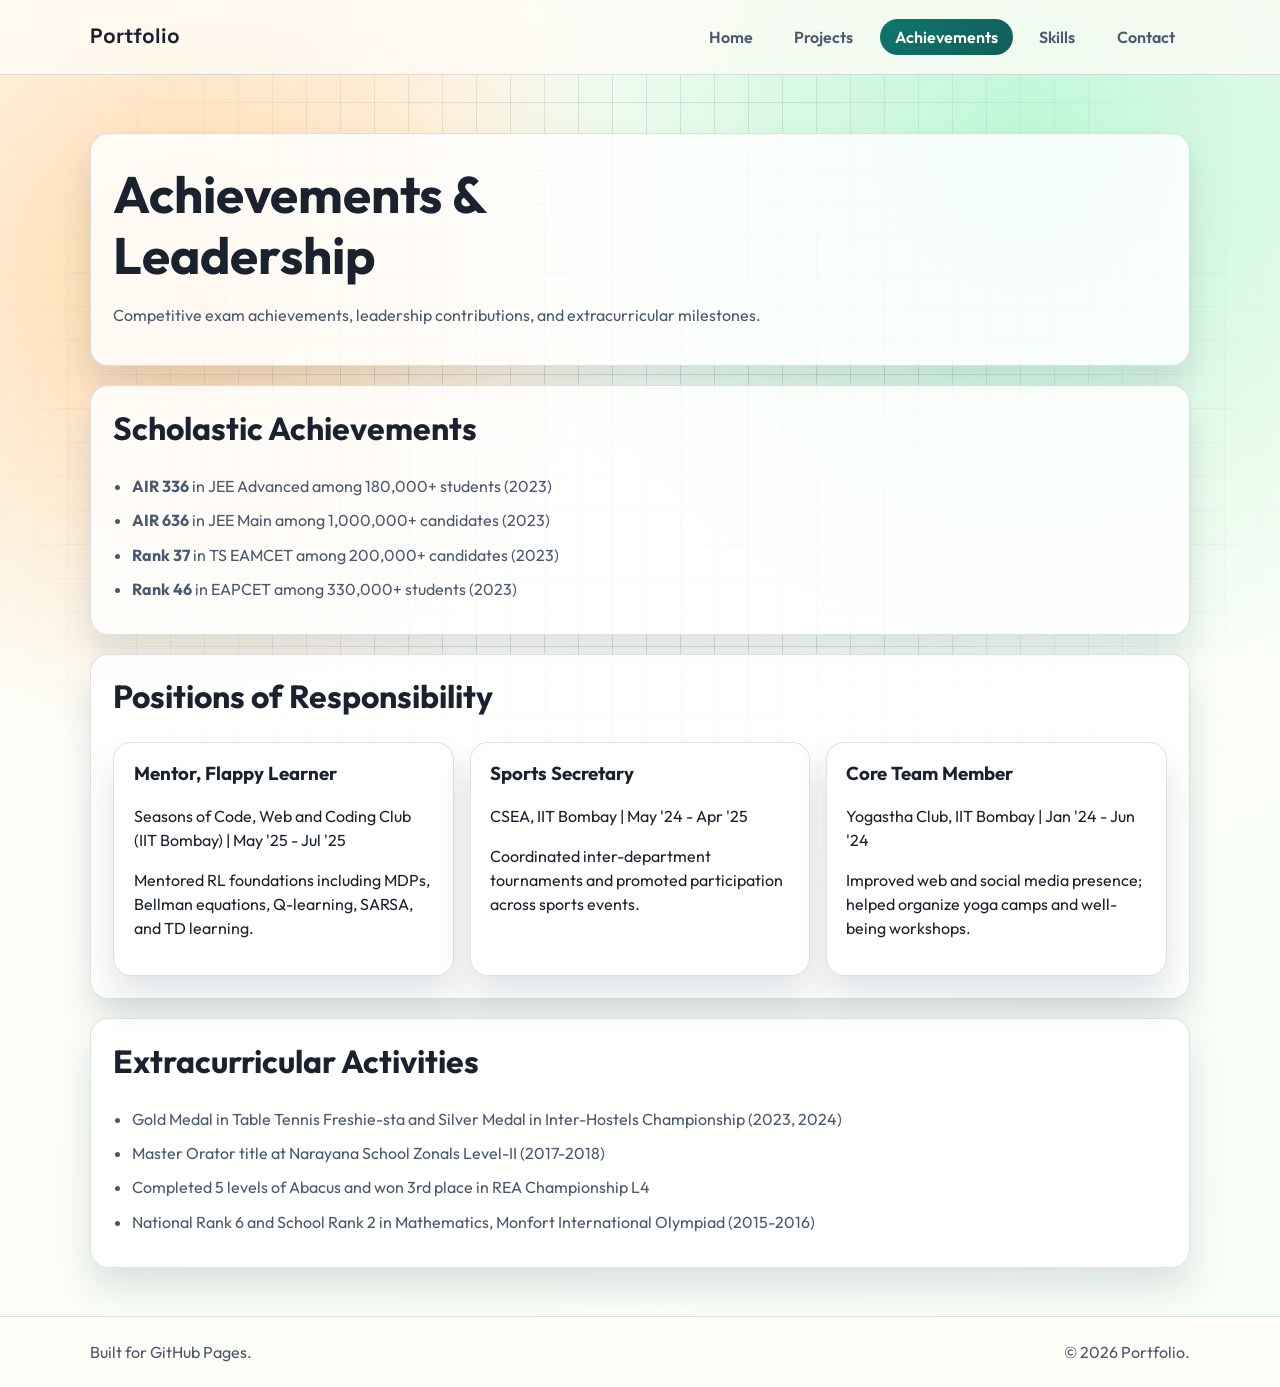
==== activities.html @ 5ed11f1c "uploaded projects" ====
<!DOCTYPE html>
<html lang="en">
<head>
    <meta charset="UTF-8">
    <meta name="viewport" content="width=device-width, initial-scale=1.0">
    <meta name="description" content="Academic achievements, positions of responsibility, and extracurriculars.">
    <title>Achievements | Portfolio</title>
    <link rel="preconnect" href="https://fonts.googleapis.com">
    <link rel="preconnect" href="https://fonts.gstatic.com" crossorigin>
    <link href="https://fonts.googleapis.com/css2?family=Outfit:wght@300;400;600;700;800&family=Space+Grotesk:wght@400;500;700&display=swap" rel="stylesheet">
    <link rel="stylesheet" href="styles.css">
</head>
<body>
    <div class="page-bg" aria-hidden="true"></div>

    <header class="site-header">
        <div class="container nav-wrap">
            <a href="index.html" class="brand">Portfolio</a>
            <button class="menu-toggle" id="menuToggle" aria-label="Toggle menu" aria-expanded="false">Menu</button>
            <nav id="siteNav" class="site-nav">
                <a href="index.html">Home</a>
                <a href="projects.html">Projects</a>
                <a class="active" href="activities.html">Achievements</a>
                <a href="interests.html">Skills</a>
                <a href="contact.html">Contact</a>
            </nav>
        </div>
    </header>

    <main class="container page-main">
        <section class="section-block compact">
            <h1>Achievements & Leadership</h1>
            <p class="lead">Competitive exam achievements, leadership contributions, and extracurricular milestones.</p>
        </section>

        <section class="section-block">
            <h2>Scholastic Achievements</h2>
            <ul class="fancy-list">
                <li><strong>AIR 336</strong> in JEE Advanced among 180,000+ students (2023)</li>
                <li><strong>AIR 636</strong> in JEE Main among 1,000,000+ candidates (2023)</li>
                <li><strong>Rank 37</strong> in TS EAMCET among 200,000+ candidates (2023)</li>
                <li><strong>Rank 46</strong> in EAPCET among 330,000+ students (2023)</li>
            </ul>
        </section>

        <section class="section-block">
            <h2>Positions of Responsibility</h2>
            <div class="cards-grid">
                <article class="info-card">
                    <h3>Mentor, Flappy Learner</h3>
                    <p>Seasons of Code, Web and Coding Club (IIT Bombay) | May '25 - Jul '25</p>
                    <p>Mentored RL foundations including MDPs, Bellman equations, Q-learning, SARSA, and TD learning.</p>
                </article>
                <article class="info-card">
                    <h3>Sports Secretary</h3>
                    <p>CSEA, IIT Bombay | May '24 - Apr '25</p>
                    <p>Coordinated inter-department tournaments and promoted participation across sports events.</p>
                </article>
                <article class="info-card">
                    <h3>Core Team Member</h3>
                    <p>Yogastha Club, IIT Bombay | Jan '24 - Jun '24</p>
                    <p>Improved web and social media presence; helped organize yoga camps and well-being workshops.</p>
                </article>
            </div>
        </section>

        <section class="section-block">
            <h2>Extracurricular Activities</h2>
            <ul class="fancy-list">
                <li>Gold Medal in Table Tennis Freshie-sta and Silver Medal in Inter-Hostels Championship (2023, 2024)</li>
                <li>Master Orator title at Narayana School Zonals Level-II (2017-2018)</li>
                <li>Completed 5 levels of Abacus and won 3rd place in REA Championship L4</li>
                <li>National Rank 6 and School Rank 2 in Mathematics, Monfort International Olympiad (2015-2016)</li>
            </ul>
        </section>
    </main>

    <footer class="site-footer">
        <div class="container footer-wrap">
            <p>Built for GitHub Pages.</p>
            <p>&copy; <span id="year"></span> Portfolio.</p>
        </div>
    </footer>

    <script src="script.js"></script>
</body>
</html>
---- styles.css ----
:root {
    --bg: #fffdf7;
    --bg-soft: #fff5df;
    --ink: #1a2230;
    --ink-soft: #49596f;
    --brand: #0f766e;
    --brand-dark: #115e59;
    --accent: #f97316;
    --card: rgba(255, 255, 255, 0.84);
    --line: rgba(19, 47, 76, 0.14);
    --shadow: 0 20px 35px rgba(9, 35, 66, 0.12);
    --radius: 18px;
}

* {
    box-sizing: border-box;
}

html,
body {
    margin: 0;
    padding: 0;
    min-height: 100%;
}

body {
    font-family: "Outfit", sans-serif;
    color: var(--ink);
    background: radial-gradient(circle at 80% 10%, #bff7d6 0%, transparent 35%),
        radial-gradient(circle at 15% 20%, #ffd8a8 0%, transparent 30%),
        linear-gradient(145deg, var(--bg) 0%, #f8fff7 100%);
    line-height: 1.5;
    position: relative;
}

.page-bg {
    position: fixed;
    inset: 0;
    pointer-events: none;
    background-image: linear-gradient(var(--line) 1px, transparent 1px), linear-gradient(90deg, var(--line) 1px, transparent 1px);
    background-size: 34px 34px;
    mask-image: radial-gradient(circle at center, black 35%, transparent 85%);
    z-index: -1;
}

.container {
    width: min(1100px, 92vw);
    margin: 0 auto;
}

.site-header {
    position: sticky;
    top: 0;
    z-index: 20;
    backdrop-filter: blur(8px);
    background: rgba(255, 253, 247, 0.75);
    border-bottom: 1px solid var(--line);
}

.nav-wrap {
    display: flex;
    align-items: center;
    justify-content: space-between;
    min-height: 74px;
}

.brand {
    text-decoration: none;
    font-family: "Space Grotesk", sans-serif;
    font-weight: 700;
    font-size: 1.3rem;
    color: var(--ink);
}

.site-nav {
    display: flex;
    align-items: center;
    gap: 0.7rem;
}

.site-nav a {
    text-decoration: none;
    color: var(--ink-soft);
    font-weight: 600;
    border-radius: 999px;
    padding: 0.4rem 0.95rem;
    transition: all 0.25s ease;
}

.site-nav a:hover,
.site-nav a.active {
    color: #ffffff;
    background: linear-gradient(135deg, var(--brand), var(--brand-dark));
}

.menu-toggle {
    display: none;
    border: 1px solid var(--line);
    background: #ffffff;
    color: var(--ink);
    border-radius: 12px;
    padding: 0.5rem 0.8rem;
    font-weight: 600;
}

.hero-section {
    padding: 5.5rem 0 2.5rem;
    animation: revealUp 0.8s ease both;
}

.eyebrow {
    font-family: "Space Grotesk", sans-serif;
    color: var(--brand);
    font-weight: 700;
    letter-spacing: 0.04em;
    margin: 0;
}

h1,
h2,
h3 {
    margin-top: 0;
    line-height: 1.2;
}

h1 {
    font-size: clamp(2rem, 4vw, 3.4rem);
    margin: 0.5rem 0 1rem;
    max-width: 18ch;
}

h2 {
    font-size: clamp(1.4rem, 3vw, 2rem);
}

.lead {
    color: var(--ink-soft);
    max-width: 70ch;
    margin-top: 0;
}

.hero-actions {
    display: flex;
    flex-wrap: wrap;
    gap: 0.8rem;
    margin-top: 1.2rem;
}

.btn {
    border: 0;
    text-decoration: none;
    border-radius: 999px;
    padding: 0.72rem 1.2rem;
    font-weight: 700;
    display: inline-block;
    cursor: pointer;
}

.btn-primary {
    color: #ffffff;
    background: linear-gradient(135deg, var(--accent), #ea580c);
    box-shadow: 0 10px 20px rgba(249, 115, 22, 0.35);
}

.btn-ghost {
    color: var(--brand-dark);
    border: 1px solid rgba(15, 118, 110, 0.45);
    background: rgba(255, 255, 255, 0.75);
}

.stats-grid,
.cards-grid {
    display: grid;
    grid-template-columns: repeat(12, 1fr);
    gap: 1rem;
}

.stat-card,
.info-card,
.section-block {
    border-radius: var(--radius);
    border: 1px solid var(--line);
    background: var(--card);
    box-shadow: var(--shadow);
}

.stat-card {
    grid-column: span 3;
    padding: 1.2rem;
    animation: revealUp 0.65s ease both;
}

.stat-card h2 {
    margin-bottom: 0.35rem;
    color: var(--brand-dark);
}

.stat-card p {
    color: var(--ink-soft);
    margin: 0;
}

.section-block {
    padding: 1.4rem;
    margin-top: 1.2rem;
}

.section-block.compact {
    margin-top: 2rem;
}

.section-head {
    display: flex;
    align-items: center;
    justify-content: space-between;
    gap: 1rem;
    margin-bottom: 0.6rem;
}

.section-head a {
    color: var(--brand-dark);
    font-weight: 700;
    text-decoration: none;
}

.info-card {
    grid-column: span 4;
    padding: 1.2rem;
    transform: translateY(8px);
    opacity: 0;
    animation: revealUp 0.6s ease forwards;
}

.info-card:nth-child(2) {
    animation-delay: 0.08s;
}

.info-card:nth-child(3) {
    animation-delay: 0.16s;
}

.projects-grid .project-card {
    grid-column: span 6;
}

.meta {
    color: var(--brand-dark);
    font-weight: 700;
    margin-bottom: 0;
}

.timeline {
    border-left: 3px solid rgba(15, 118, 110, 0.3);
    margin-left: 0.4rem;
    padding-left: 1rem;
}

.timeline-item {
    margin: 1rem 0;
    position: relative;
}

.timeline-item::before {
    content: "";
    width: 11px;
    height: 11px;
    border-radius: 50%;
    background: var(--accent);
    position: absolute;
    left: -1.42rem;
    top: 0.35rem;
}

.timeline-item span {
    font-family: "Space Grotesk", sans-serif;
    color: var(--brand-dark);
    font-weight: 700;
}

.timeline-item p {
    margin-top: 0.2rem;
}

.page-main {
    padding: 1.6rem 0 3rem;
}

.fancy-list {
    margin: 0;
    padding-left: 1.15rem;
    color: var(--ink-soft);
}

.fancy-list li {
    margin: 0.65rem 0;
}

.tag-cloud {
    display: flex;
    flex-wrap: wrap;
    gap: 0.55rem;
}

.tag-cloud span {
    padding: 0.42rem 0.85rem;
    border-radius: 999px;
    background: linear-gradient(135deg, #ecfeff, #ffedd5);
    border: 1px solid rgba(15, 118, 110, 0.18);
    color: var(--ink);
    font-weight: 600;
}

.contact-grid .info-card {
    grid-column: span 6;
}

.contact-form {
    display: grid;
    gap: 0.55rem;
    max-width: 650px;
}

.contact-form label {
    font-weight: 700;
}

.contact-form input,
.contact-form textarea {
    border-radius: 12px;
    border: 1px solid rgba(26, 34, 48, 0.2);
    padding: 0.72rem;
    font: inherit;
    background: rgba(255, 255, 255, 0.92);
}

.site-footer {
    border-top: 1px solid var(--line);
    background: rgba(255, 253, 247, 0.85);
}

.footer-wrap {
    min-height: 70px;
    display: flex;
    align-items: center;
    justify-content: space-between;
    color: var(--ink-soft);
    gap: 1rem;
}

@keyframes revealUp {
    from {
        opacity: 0;
        transform: translateY(20px);
    }

    to {
        opacity: 1;
        transform: translateY(0);
    }
}

@media (max-width: 980px) {
    .stat-card {
        grid-column: span 6;
    }

    .info-card,
    .projects-grid .project-card,
    .contact-grid .info-card {
        grid-column: span 12;
    }

    .site-nav {
        position: absolute;
        top: 74px;
        left: 4vw;
        right: 4vw;
        background: #fffcf3;
        border: 1px solid var(--line);
        border-radius: 16px;
        box-shadow: var(--shadow);
        padding: 0.8rem;
        flex-direction: column;
        align-items: stretch;
        display: none;
    }

    .site-nav.open {
        display: flex;
    }

    .menu-toggle {
        display: inline-block;
    }
}

@media (max-width: 620px) {
    .hero-section {
        padding-top: 4.1rem;
    }

    .stat-card {
        grid-column: span 12;
    }

    .footer-wrap {
        flex-direction: column;
        justify-content: center;
        padding: 1rem 0;
    }
}
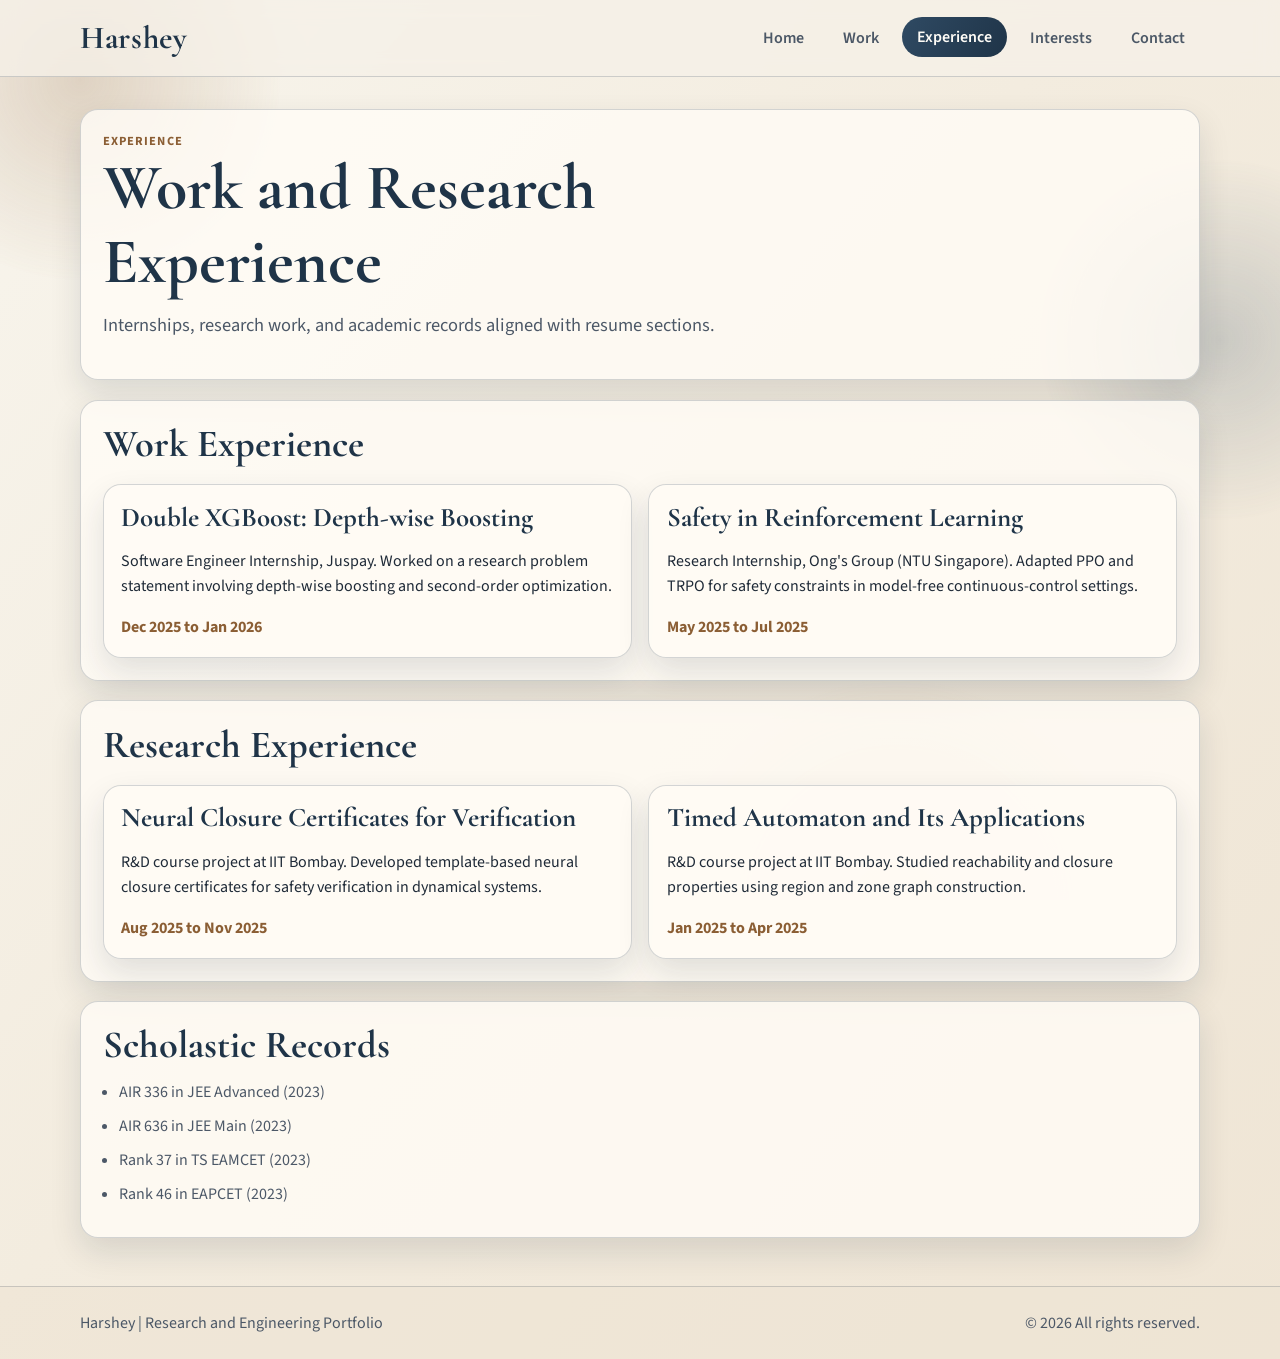
==== commit 822d2ea8: "formatted and cleaned" ====
--- a/activities.html
+++ b/activities.html
@@ -3,25 +3,29 @@
 <head>
     <meta charset="UTF-8">
     <meta name="viewport" content="width=device-width, initial-scale=1.0">
-    <meta name="description" content="Academic achievements, positions of responsibility, and extracurriculars.">
-    <title>Achievements | Portfolio</title>
+    <meta name="description" content="Work and research experience, plus academic records.">
+    <title>Experience | Harshey</title>
     <link rel="preconnect" href="https://fonts.googleapis.com">
     <link rel="preconnect" href="https://fonts.gstatic.com" crossorigin>
-    <link href="https://fonts.googleapis.com/css2?family=Outfit:wght@300;400;600;700;800&family=Space+Grotesk:wght@400;500;700&display=swap" rel="stylesheet">
+    <link href="https://fonts.googleapis.com/css2?family=Cormorant+Garamond:wght@500;600;700&family=Source+Sans+3:wght@400;500;600;700&display=swap" rel="stylesheet">
     <link rel="stylesheet" href="styles.css">
 </head>
 <body>
-    <div class="page-bg" aria-hidden="true"></div>
+    <div class="page-bg" aria-hidden="true">
+        <span class="shape shape-one"></span>
+        <span class="shape shape-two"></span>
+        <span class="shape shape-three"></span>
+    </div>
 
     <header class="site-header">
         <div class="container nav-wrap">
-            <a href="index.html" class="brand">Portfolio</a>
+            <a href="index.html" class="brand">Harshey</a>
             <button class="menu-toggle" id="menuToggle" aria-label="Toggle menu" aria-expanded="false">Menu</button>
             <nav id="siteNav" class="site-nav">
                 <a href="index.html">Home</a>
-                <a href="projects.html">Projects</a>
-                <a class="active" href="activities.html">Achievements</a>
-                <a href="interests.html">Skills</a>
+                <a href="projects.html">Work</a>
+                <a class="active" href="activities.html">Experience</a>
+                <a href="interests.html">Interests</a>
                 <a href="contact.html">Contact</a>
             </nav>
         </div>
@@ -29,56 +33,62 @@
 
     <main class="container page-main">
         <section class="section-block compact">
-            <h1>Achievements & Leadership</h1>
-            <p class="lead">Competitive exam achievements, leadership contributions, and extracurricular milestones.</p>
+            <p class="eyebrow">Experience</p>
+            <h1>Work and Research Experience</h1>
+            <p class="lead">Internships, research work, and academic records aligned with resume sections.</p>
         </section>
 
         <section class="section-block">
-            <h2>Scholastic Achievements</h2>
-            <ul class="fancy-list">
-                <li><strong>AIR 336</strong> in JEE Advanced among 180,000+ students (2023)</li>
-                <li><strong>AIR 636</strong> in JEE Main among 1,000,000+ candidates (2023)</li>
-                <li><strong>Rank 37</strong> in TS EAMCET among 200,000+ candidates (2023)</li>
-                <li><strong>Rank 46</strong> in EAPCET among 330,000+ students (2023)</li>
-            </ul>
-        </section>
-
-        <section class="section-block">
-            <h2>Positions of Responsibility</h2>
-            <div class="cards-grid">
-                <article class="info-card">
-                    <h3>Mentor, Flappy Learner</h3>
-                    <p>Seasons of Code, Web and Coding Club (IIT Bombay) | May '25 - Jul '25</p>
-                    <p>Mentored RL foundations including MDPs, Bellman equations, Q-learning, SARSA, and TD learning.</p>
+            <div class="section-head">
+                <h2>Work Experience</h2>
+            </div>
+            <div class="cards-grid projects-grid">
+                <article class="info-card project-card">
+                    <h3>Double XGBoost: Depth-wise Boosting</h3>
+                    <p>Software Engineer Internship, Juspay. Worked on a research problem statement involving depth-wise boosting and second-order optimization.</p>
+                    <p class="meta">Dec 2025 to Jan 2026</p>
                 </article>
-                <article class="info-card">
-                    <h3>Sports Secretary</h3>
-                    <p>CSEA, IIT Bombay | May '24 - Apr '25</p>
-                    <p>Coordinated inter-department tournaments and promoted participation across sports events.</p>
-                </article>
-                <article class="info-card">
-                    <h3>Core Team Member</h3>
-                    <p>Yogastha Club, IIT Bombay | Jan '24 - Jun '24</p>
-                    <p>Improved web and social media presence; helped organize yoga camps and well-being workshops.</p>
+                <article class="info-card project-card">
+                    <h3>Safety in Reinforcement Learning</h3>
+                    <p>Research Internship, Ong's Group (NTU Singapore). Adapted PPO and TRPO for safety constraints in model-free continuous-control settings.</p>
+                    <p class="meta">May 2025 to Jul 2025</p>
                 </article>
             </div>
         </section>
 
         <section class="section-block">
-            <h2>Extracurricular Activities</h2>
+            <div class="section-head">
+                <h2>Research Experience</h2>
+            </div>
+            <div class="cards-grid projects-grid">
+                <article class="info-card project-card">
+                    <h3>Neural Closure Certificates for Verification</h3>
+                    <p>R&amp;D course project at IIT Bombay. Developed template-based neural closure certificates for safety verification in dynamical systems.</p>
+                    <p class="meta">Aug 2025 to Nov 2025</p>
+                </article>
+                <article class="info-card project-card">
+                    <h3>Timed Automaton and Its Applications</h3>
+                    <p>R&amp;D course project at IIT Bombay. Studied reachability and closure properties using region and zone graph construction.</p>
+                    <p class="meta">Jan 2025 to Apr 2025</p>
+                </article>
+            </div>
+        </section>
+
+        <section class="section-block">
+            <h2>Scholastic Records</h2>
             <ul class="fancy-list">
-                <li>Gold Medal in Table Tennis Freshie-sta and Silver Medal in Inter-Hostels Championship (2023, 2024)</li>
-                <li>Master Orator title at Narayana School Zonals Level-II (2017-2018)</li>
-                <li>Completed 5 levels of Abacus and won 3rd place in REA Championship L4</li>
-                <li>National Rank 6 and School Rank 2 in Mathematics, Monfort International Olympiad (2015-2016)</li>
+                <li>AIR 336 in JEE Advanced (2023)</li>
+                <li>AIR 636 in JEE Main (2023)</li>
+                <li>Rank 37 in TS EAMCET (2023)</li>
+                <li>Rank 46 in EAPCET (2023)</li>
             </ul>
         </section>
     </main>
 
     <footer class="site-footer">
         <div class="container footer-wrap">
-            <p>Built for GitHub Pages.</p>
-            <p>&copy; <span id="year"></span> Portfolio.</p>
+            <p>Harshey | Research and Engineering Portfolio</p>
+            <p>&copy; <span id="year"></span> All rights reserved.</p>
         </div>
     </footer>
 
--- a/styles.css
+++ b/styles.css
@@ -1,15 +1,16 @@
 :root {
-    --bg: #fffdf7;
-    --bg-soft: #fff5df;
-    --ink: #1a2230;
-    --ink-soft: #49596f;
-    --brand: #0f766e;
-    --brand-dark: #115e59;
-    --accent: #f97316;
-    --card: rgba(255, 255, 255, 0.84);
-    --line: rgba(19, 47, 76, 0.14);
-    --shadow: 0 20px 35px rgba(9, 35, 66, 0.12);
+    --bg: #f5f1e7;
+    --bg-soft: #ede4d1;
+    --surface: rgba(255, 252, 246, 0.82);
+    --ink: #1f2a37;
+    --ink-soft: #4c5867;
+    --line: rgba(56, 72, 90, 0.22);
+    --brand: #2f4a63;
+    --brand-deep: #1f3448;
+    --accent: #8b5e34;
+    --accent-soft: #c8a06e;
     --radius: 18px;
+    --shadow: 0 14px 32px rgba(20, 32, 46, 0.12);
 }
 
 * {
@@ -24,12 +25,10 @@
 }
 
 body {
-    font-family: "Outfit", sans-serif;
+    font-family: "Source Sans 3", sans-serif;
+    line-height: 1.55;
     color: var(--ink);
-    background: radial-gradient(circle at 80% 10%, #bff7d6 0%, transparent 35%),
-        radial-gradient(circle at 15% 20%, #ffd8a8 0%, transparent 30%),
-        linear-gradient(145deg, var(--bg) 0%, #f8fff7 100%);
-    line-height: 1.5;
+    background: linear-gradient(130deg, #f8f5ed 0%, #f3ecdf 45%, #efe5d5 100%);
     position: relative;
 }
 
@@ -37,135 +36,222 @@
     position: fixed;
     inset: 0;
     pointer-events: none;
-    background-image: linear-gradient(var(--line) 1px, transparent 1px), linear-gradient(90deg, var(--line) 1px, transparent 1px);
-    background-size: 34px 34px;
-    mask-image: radial-gradient(circle at center, black 35%, transparent 85%);
     z-index: -1;
+    overflow: hidden;
+}
+
+.shape {
+    position: absolute;
+    border-radius: 999px;
+    filter: blur(1px);
+}
+
+.shape-one {
+    width: 400px;
+    height: 400px;
+    left: -120px;
+    top: -120px;
+    background: radial-gradient(circle, rgba(139, 94, 52, 0.22) 0%, rgba(139, 94, 52, 0) 72%);
+}
+
+.shape-two {
+    width: 360px;
+    height: 360px;
+    right: -120px;
+    top: 160px;
+    background: radial-gradient(circle, rgba(47, 74, 99, 0.2) 0%, rgba(47, 74, 99, 0) 72%);
+}
+
+.shape-three {
+    width: 460px;
+    height: 460px;
+    right: 12%;
+    bottom: -240px;
+    background: radial-gradient(circle, rgba(200, 160, 110, 0.22) 0%, rgba(200, 160, 110, 0) 72%);
 }
 
 .container {
-    width: min(1100px, 92vw);
+    width: min(1120px, 92vw);
     margin: 0 auto;
 }
 
 .site-header {
     position: sticky;
     top: 0;
-    z-index: 20;
-    backdrop-filter: blur(8px);
-    background: rgba(255, 253, 247, 0.75);
+    z-index: 25;
+    backdrop-filter: blur(10px);
+    background: rgba(246, 241, 232, 0.8);
     border-bottom: 1px solid var(--line);
 }
 
 .nav-wrap {
+    min-height: 76px;
     display: flex;
     align-items: center;
     justify-content: space-between;
-    min-height: 74px;
 }
 
 .brand {
     text-decoration: none;
-    font-family: "Space Grotesk", sans-serif;
-    font-weight: 700;
-    font-size: 1.3rem;
-    color: var(--ink);
+    color: var(--brand-deep);
+    font-family: "Cormorant Garamond", serif;
+    font-size: 2rem;
+    font-weight: 700;
+    letter-spacing: 0.02em;
 }
 
 .site-nav {
     display: flex;
     align-items: center;
-    gap: 0.7rem;
+    gap: 0.5rem;
 }
 
 .site-nav a {
     text-decoration: none;
     color: var(--ink-soft);
     font-weight: 600;
+    padding: 0.45rem 0.95rem;
     border-radius: 999px;
-    padding: 0.4rem 0.95rem;
-    transition: all 0.25s ease;
+    transition: background-color 0.22s ease, color 0.22s ease, transform 0.22s ease;
 }
 
 .site-nav a:hover,
 .site-nav a.active {
-    color: #ffffff;
-    background: linear-gradient(135deg, var(--brand), var(--brand-dark));
+    color: #fefcf7;
+    background: linear-gradient(120deg, var(--brand), var(--brand-deep));
+    transform: translateY(-1px);
 }
 
 .menu-toggle {
     display: none;
     border: 1px solid var(--line);
-    background: #ffffff;
+    border-radius: 10px;
+    background: #fffdf8;
     color: var(--ink);
-    border-radius: 12px;
-    padding: 0.5rem 0.8rem;
+    font: inherit;
     font-weight: 600;
-}
-
-.hero-section {
-    padding: 5.5rem 0 2.5rem;
-    animation: revealUp 0.8s ease both;
-}
-
-.eyebrow {
-    font-family: "Space Grotesk", sans-serif;
-    color: var(--brand);
-    font-weight: 700;
-    letter-spacing: 0.04em;
-    margin: 0;
+    padding: 0.45rem 0.75rem;
 }
 
 h1,
 h2,
 h3 {
     margin-top: 0;
-    line-height: 1.2;
+    line-height: 1.15;
+    font-family: "Cormorant Garamond", serif;
+    color: var(--brand-deep);
 }
 
 h1 {
-    font-size: clamp(2rem, 4vw, 3.4rem);
-    margin: 0.5rem 0 1rem;
-    max-width: 18ch;
+    font-size: clamp(2.3rem, 5vw, 4rem);
+    margin-bottom: 0.8rem;
+    max-width: 16ch;
 }
 
 h2 {
-    font-size: clamp(1.4rem, 3vw, 2rem);
+    font-size: clamp(1.7rem, 3vw, 2.4rem);
+    margin-bottom: 0.8rem;
+}
+
+h3 {
+    font-size: clamp(1.25rem, 2.1vw, 1.75rem);
+    margin-bottom: 0.65rem;
+}
+
+.eyebrow {
+    margin: 0;
+    color: var(--accent);
+    font-weight: 700;
+    letter-spacing: 0.09em;
+    text-transform: uppercase;
+    font-size: 0.78rem;
 }
 
 .lead {
+    margin-top: 0;
     color: var(--ink-soft);
-    max-width: 70ch;
-    margin-top: 0;
+    font-size: clamp(1rem, 1.5vw, 1.15rem);
+    max-width: 72ch;
+}
+
+.hero-section {
+    padding: 5.1rem 0 2.2rem;
+}
+
+.page-main {
+    padding: 1.8rem 0 3rem;
+}
+
+.two-column {
+    display: grid;
+    grid-template-columns: 2fr 1.15fr;
+    gap: 1.3rem;
+    align-items: stretch;
 }
 
 .hero-actions {
     display: flex;
+    gap: 0.85rem;
     flex-wrap: wrap;
-    gap: 0.8rem;
-    margin-top: 1.2rem;
+    margin-top: 1.1rem;
 }
 
 .btn {
+    display: inline-block;
+    border-radius: 999px;
     border: 0;
     text-decoration: none;
-    border-radius: 999px;
+    font-weight: 700;
     padding: 0.72rem 1.2rem;
-    font-weight: 700;
-    display: inline-block;
-    cursor: pointer;
+    transition: transform 0.22s ease, box-shadow 0.22s ease;
+}
+
+.btn:hover {
+    transform: translateY(-1px);
 }
 
 .btn-primary {
-    color: #ffffff;
-    background: linear-gradient(135deg, var(--accent), #ea580c);
-    box-shadow: 0 10px 20px rgba(249, 115, 22, 0.35);
+    color: #fdfbf7;
+    background: linear-gradient(120deg, var(--brand), var(--brand-deep));
+    box-shadow: 0 9px 22px rgba(33, 54, 74, 0.25);
 }
 
 .btn-ghost {
-    color: var(--brand-dark);
-    border: 1px solid rgba(15, 118, 110, 0.45);
-    background: rgba(255, 255, 255, 0.75);
+    color: var(--brand-deep);
+    background: rgba(255, 255, 255, 0.56);
+    border: 1px solid rgba(31, 52, 72, 0.25);
+}
+
+.section-block,
+.panel,
+.info-card,
+.stat-card,
+.cta-strip {
+    border: 1px solid var(--line);
+    border-radius: var(--radius);
+    background: var(--surface);
+    box-shadow: var(--shadow);
+}
+
+.section-block {
+    margin-top: 1.2rem;
+    padding: 1.35rem;
+}
+
+.section-block.compact {
+    margin-top: 0.2rem;
+}
+
+.panel {
+    padding: 1.2rem;
+}
+
+.intro-panel {
+    animation: revealSoft 0.9s ease both;
+}
+
+.brand-stats {
+    margin-top: 0.8rem;
 }
 
 .stats-grid,
@@ -175,182 +261,181 @@
     gap: 1rem;
 }
 
-.stat-card,
-.info-card,
-.section-block {
-    border-radius: var(--radius);
-    border: 1px solid var(--line);
-    background: var(--card);
-    box-shadow: var(--shadow);
-}
-
 .stat-card {
     grid-column: span 3;
-    padding: 1.2rem;
-    animation: revealUp 0.65s ease both;
+    padding: 1.1rem;
+    animation: revealUp 0.7s ease both;
 }
 
 .stat-card h2 {
-    margin-bottom: 0.35rem;
-    color: var(--brand-dark);
+    color: var(--accent);
+    margin-bottom: 0.3rem;
 }
 
 .stat-card p {
+    margin: 0;
     color: var(--ink-soft);
+}
+
+.section-head {
+    display: flex;
+    align-items: baseline;
+    justify-content: space-between;
+    gap: 1rem;
+    margin-bottom: 0.3rem;
+}
+
+.section-head a,
+.text-link {
+    color: var(--brand);
+    font-weight: 700;
+    text-decoration: none;
+}
+
+.section-head a:hover,
+.text-link:hover {
+    color: var(--brand-deep);
+}
+
+.info-card {
+    grid-column: span 4;
+    padding: 1.1rem;
+    transform: translateY(14px);
+    opacity: 0;
+    animation: revealUp 0.72s ease forwards;
+}
+
+.projects-grid .project-card {
+    grid-column: span 6;
+}
+
+.meta {
+    margin: 0.4rem 0 0;
+    color: var(--accent);
+    font-weight: 700;
+}
+
+.timeline {
+    border-left: 2px solid rgba(47, 74, 99, 0.35);
+    margin-left: 0.4rem;
+    padding-left: 1rem;
+}
+
+.timeline-item {
+    position: relative;
+    margin: 1rem 0;
+}
+
+.timeline-item::before {
+    content: "";
+    width: 11px;
+    height: 11px;
+    border-radius: 999px;
+    background: var(--accent);
+    position: absolute;
+    left: -1.35rem;
+    top: 0.35rem;
+}
+
+.timeline-item span {
+    color: var(--brand);
+    font-weight: 700;
+}
+
+.timeline-item p {
+    margin: 0.25rem 0 0;
+}
+
+.cta-strip {
+    margin-top: 1.2rem;
+    padding: 1.5rem;
+    text-align: center;
+}
+
+.cta-strip h2 {
+    max-width: 18ch;
+    margin: 0 auto 0.55rem;
+}
+
+.fancy-list {
     margin: 0;
-}
-
-.section-block {
-    padding: 1.4rem;
-    margin-top: 1.2rem;
-}
-
-.section-block.compact {
-    margin-top: 2rem;
-}
-
-.section-head {
+    padding-left: 1.05rem;
+    color: var(--ink-soft);
+}
+
+.fancy-list li {
+    margin: 0.56rem 0;
+}
+
+.clean-list {
+    margin: 0.5rem 0 0;
+    padding-left: 1.1rem;
+    color: var(--ink-soft);
+}
+
+.clean-list li {
+    margin: 0.45rem 0;
+}
+
+.tag-cloud {
+    display: flex;
+    flex-wrap: wrap;
+    gap: 0.52rem;
+}
+
+.tag-cloud span {
+    display: inline-block;
+    padding: 0.4rem 0.78rem;
+    border-radius: 999px;
+    border: 1px solid rgba(47, 74, 99, 0.22);
+    background: rgba(255, 255, 255, 0.64);
+    color: var(--brand-deep);
+    font-weight: 600;
+}
+
+.contact-form {
+    max-width: 720px;
+    display: grid;
+    gap: 0.52rem;
+}
+
+.contact-form label {
+    font-weight: 700;
+}
+
+.contact-form input,
+.contact-form textarea {
+    border: 1px solid rgba(31, 52, 72, 0.25);
+    border-radius: 10px;
+    padding: 0.7rem;
+    font: inherit;
+    background: rgba(255, 255, 255, 0.8);
+}
+
+.site-footer {
+    border-top: 1px solid var(--line);
+    background: rgba(238, 228, 211, 0.62);
+}
+
+.footer-wrap {
+    min-height: 72px;
     display: flex;
     align-items: center;
     justify-content: space-between;
     gap: 1rem;
-    margin-bottom: 0.6rem;
-}
-
-.section-head a {
-    color: var(--brand-dark);
-    font-weight: 700;
-    text-decoration: none;
-}
-
-.info-card {
-    grid-column: span 4;
-    padding: 1.2rem;
-    transform: translateY(8px);
-    opacity: 0;
-    animation: revealUp 0.6s ease forwards;
-}
-
-.info-card:nth-child(2) {
-    animation-delay: 0.08s;
-}
-
-.info-card:nth-child(3) {
-    animation-delay: 0.16s;
-}
-
-.projects-grid .project-card {
-    grid-column: span 6;
-}
-
-.meta {
-    color: var(--brand-dark);
-    font-weight: 700;
-    margin-bottom: 0;
-}
-
-.timeline {
-    border-left: 3px solid rgba(15, 118, 110, 0.3);
-    margin-left: 0.4rem;
-    padding-left: 1rem;
-}
-
-.timeline-item {
-    margin: 1rem 0;
-    position: relative;
-}
-
-.timeline-item::before {
-    content: "";
-    width: 11px;
-    height: 11px;
-    border-radius: 50%;
-    background: var(--accent);
-    position: absolute;
-    left: -1.42rem;
-    top: 0.35rem;
-}
-
-.timeline-item span {
-    font-family: "Space Grotesk", sans-serif;
-    color: var(--brand-dark);
-    font-weight: 700;
-}
-
-.timeline-item p {
-    margin-top: 0.2rem;
-}
-
-.page-main {
-    padding: 1.6rem 0 3rem;
-}
-
-.fancy-list {
-    margin: 0;
-    padding-left: 1.15rem;
     color: var(--ink-soft);
 }
 
-.fancy-list li {
-    margin: 0.65rem 0;
-}
-
-.tag-cloud {
-    display: flex;
-    flex-wrap: wrap;
-    gap: 0.55rem;
-}
-
-.tag-cloud span {
-    padding: 0.42rem 0.85rem;
-    border-radius: 999px;
-    background: linear-gradient(135deg, #ecfeff, #ffedd5);
-    border: 1px solid rgba(15, 118, 110, 0.18);
-    color: var(--ink);
-    font-weight: 600;
-}
-
-.contact-grid .info-card {
-    grid-column: span 6;
-}
-
-.contact-form {
-    display: grid;
-    gap: 0.55rem;
-    max-width: 650px;
-}
-
-.contact-form label {
-    font-weight: 700;
-}
-
-.contact-form input,
-.contact-form textarea {
-    border-radius: 12px;
-    border: 1px solid rgba(26, 34, 48, 0.2);
-    padding: 0.72rem;
-    font: inherit;
-    background: rgba(255, 255, 255, 0.92);
-}
-
-.site-footer {
-    border-top: 1px solid var(--line);
-    background: rgba(255, 253, 247, 0.85);
-}
-
-.footer-wrap {
-    min-height: 70px;
-    display: flex;
-    align-items: center;
-    justify-content: space-between;
-    color: var(--ink-soft);
-    gap: 1rem;
+.hero-section,
+.section-block,
+.cta-strip {
+    animation: revealSoft 0.8s ease both;
 }
 
 @keyframes revealUp {
     from {
         opacity: 0;
-        transform: translateY(20px);
+        transform: translateY(16px);
     }
 
     to {
@@ -359,14 +444,27 @@
     }
 }
 
+@keyframes revealSoft {
+    from {
+        opacity: 0;
+    }
+
+    to {
+        opacity: 1;
+    }
+}
+
 @media (max-width: 980px) {
+    .two-column {
+        grid-template-columns: 1fr;
+    }
+
     .stat-card {
         grid-column: span 6;
     }
 
     .info-card,
-    .projects-grid .project-card,
-    .contact-grid .info-card {
+    .projects-grid .project-card {
         grid-column: span 12;
     }
 
@@ -375,14 +473,14 @@
         top: 74px;
         left: 4vw;
         right: 4vw;
-        background: #fffcf3;
-        border: 1px solid var(--line);
-        border-radius: 16px;
-        box-shadow: var(--shadow);
-        padding: 0.8rem;
+        display: none;
         flex-direction: column;
         align-items: stretch;
-        display: none;
+        background: #f8f2e5;
+        border: 1px solid var(--line);
+        border-radius: 15px;
+        padding: 0.8rem;
+        box-shadow: var(--shadow);
     }
 
     .site-nav.open {
@@ -396,7 +494,7 @@
 
 @media (max-width: 620px) {
     .hero-section {
-        padding-top: 4.1rem;
+        padding-top: 4rem;
     }
 
     .stat-card {
@@ -406,6 +504,7 @@
     .footer-wrap {
         flex-direction: column;
         justify-content: center;
-        padding: 1rem 0;
+        padding: 0.9rem 0;
+        text-align: center;
     }
 }
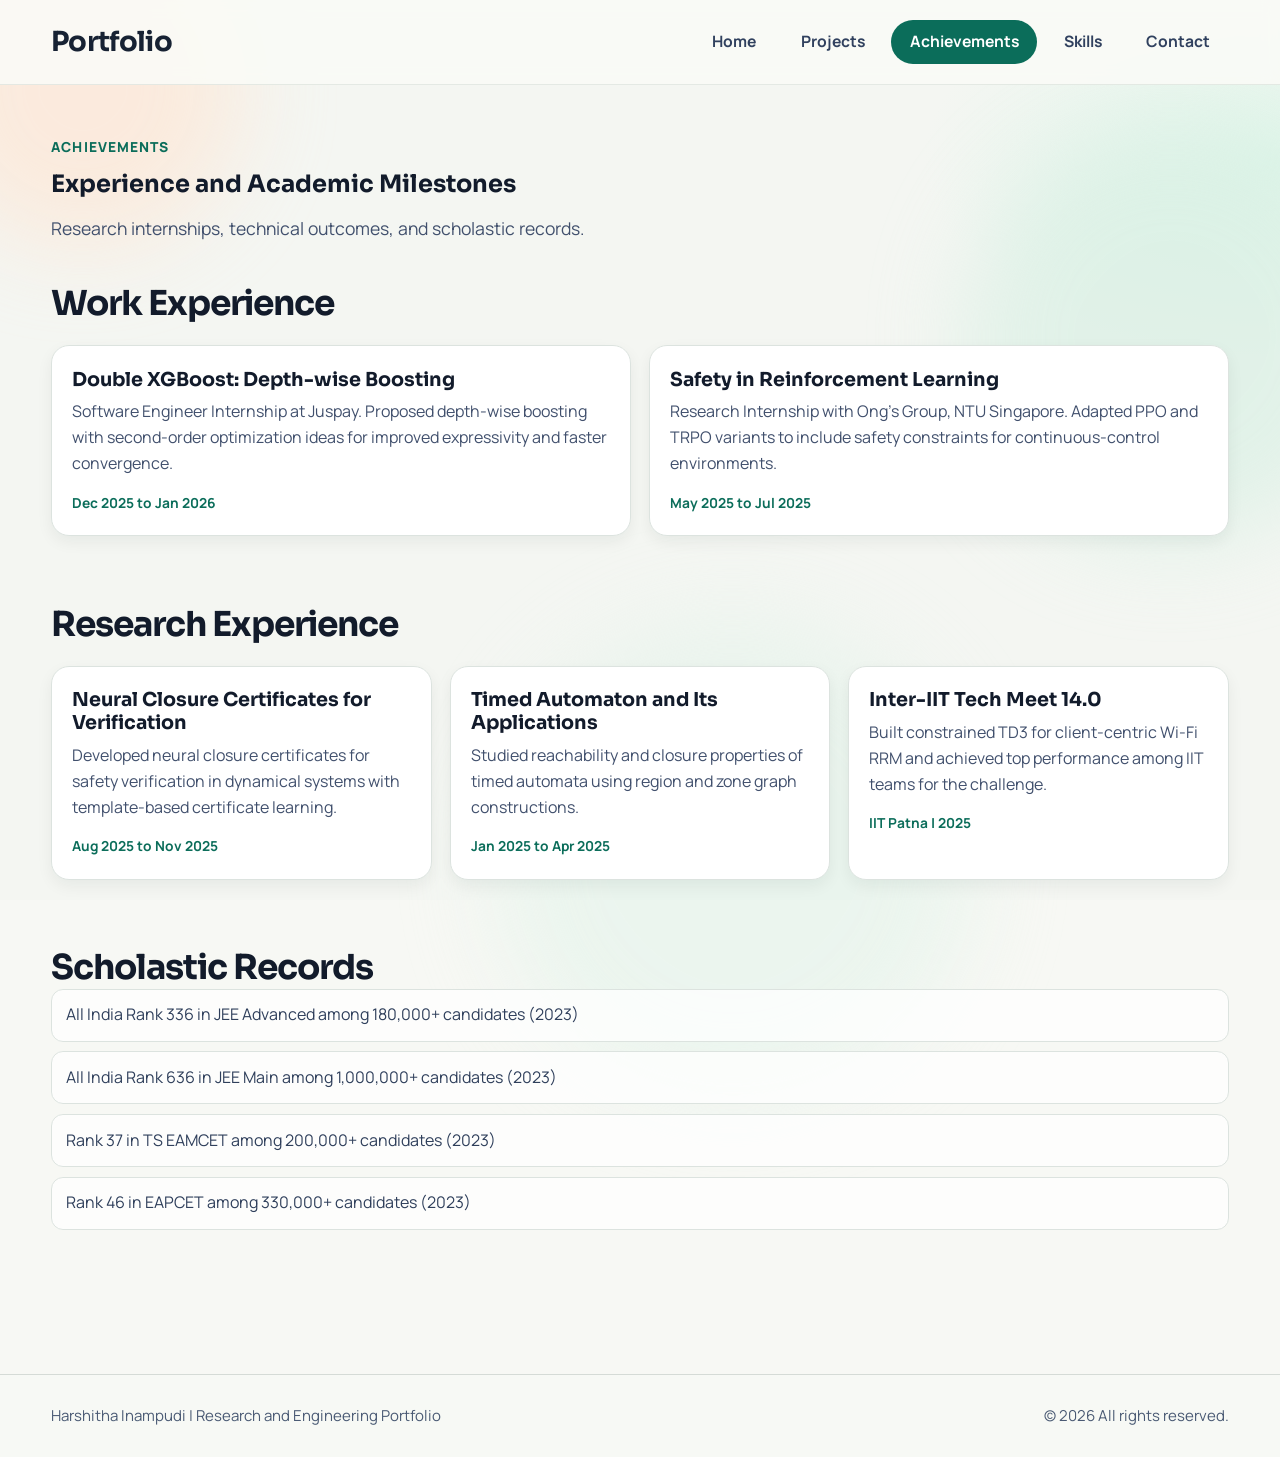
==== commit c7a0135f: "minor" ====
--- a/activities.html
+++ b/activities.html
@@ -3,11 +3,11 @@
 <head>
     <meta charset="UTF-8">
     <meta name="viewport" content="width=device-width, initial-scale=1.0">
-    <meta name="description" content="Work and research experience, plus academic records.">
-    <title>Experience | Harshey</title>
+    <meta name="description" content="Achievements, research experience, and scholastic records of Harshitha Inampudi.">
+    <title>Achievements | Harshitha Inampudi</title>
     <link rel="preconnect" href="https://fonts.googleapis.com">
     <link rel="preconnect" href="https://fonts.gstatic.com" crossorigin>
-    <link href="https://fonts.googleapis.com/css2?family=Cormorant+Garamond:wght@500;600;700&family=Source+Sans+3:wght@400;500;600;700&display=swap" rel="stylesheet">
+    <link href="https://fonts.googleapis.com/css2?family=Manrope:wght@400;500;600;700;800&family=Sora:wght@600;700;800&display=swap" rel="stylesheet">
     <link rel="stylesheet" href="styles.css">
 </head>
 <body>
@@ -19,13 +19,13 @@
 
     <header class="site-header">
         <div class="container nav-wrap">
-            <a href="index.html" class="brand">Harshey</a>
+            <a href="index.html" class="brand">Portfolio</a>
             <button class="menu-toggle" id="menuToggle" aria-label="Toggle menu" aria-expanded="false">Menu</button>
             <nav id="siteNav" class="site-nav">
                 <a href="index.html">Home</a>
-                <a href="projects.html">Work</a>
-                <a class="active" href="activities.html">Experience</a>
-                <a href="interests.html">Interests</a>
+                <a href="projects.html">Projects</a>
+                <a class="active" href="activities.html">Achievements</a>
+                <a href="interests.html">Skills</a>
                 <a href="contact.html">Contact</a>
             </nav>
         </div>
@@ -33,9 +33,9 @@
 
     <main class="container page-main">
         <section class="section-block compact">
-            <p class="eyebrow">Experience</p>
-            <h1>Work and Research Experience</h1>
-            <p class="lead">Internships, research work, and academic records aligned with resume sections.</p>
+            <p class="eyebrow">Achievements</p>
+            <h1>Experience and Academic Milestones</h1>
+            <p class="lead">Research internships, technical outcomes, and scholastic records.</p>
         </section>
 
         <section class="section-block">
@@ -45,12 +45,12 @@
             <div class="cards-grid projects-grid">
                 <article class="info-card project-card">
                     <h3>Double XGBoost: Depth-wise Boosting</h3>
-                    <p>Software Engineer Internship, Juspay. Worked on a research problem statement involving depth-wise boosting and second-order optimization.</p>
+                    <p>Software Engineer Internship at Juspay. Proposed depth-wise boosting with second-order optimization ideas for improved expressivity and faster convergence.</p>
                     <p class="meta">Dec 2025 to Jan 2026</p>
                 </article>
                 <article class="info-card project-card">
                     <h3>Safety in Reinforcement Learning</h3>
-                    <p>Research Internship, Ong's Group (NTU Singapore). Adapted PPO and TRPO for safety constraints in model-free continuous-control settings.</p>
+                    <p>Research Internship with Ong's Group, NTU Singapore. Adapted PPO and TRPO variants to include safety constraints for continuous-control environments.</p>
                     <p class="meta">May 2025 to Jul 2025</p>
                 </article>
             </div>
@@ -63,13 +63,18 @@
             <div class="cards-grid projects-grid">
                 <article class="info-card project-card">
                     <h3>Neural Closure Certificates for Verification</h3>
-                    <p>R&amp;D course project at IIT Bombay. Developed template-based neural closure certificates for safety verification in dynamical systems.</p>
+                    <p>Developed neural closure certificates for safety verification in dynamical systems with template-based certificate learning.</p>
                     <p class="meta">Aug 2025 to Nov 2025</p>
                 </article>
                 <article class="info-card project-card">
                     <h3>Timed Automaton and Its Applications</h3>
-                    <p>R&amp;D course project at IIT Bombay. Studied reachability and closure properties using region and zone graph construction.</p>
+                    <p>Studied reachability and closure properties of timed automata using region and zone graph constructions.</p>
                     <p class="meta">Jan 2025 to Apr 2025</p>
+                </article>
+                <article class="info-card project-card">
+                    <h3>Inter-IIT Tech Meet 14.0</h3>
+                    <p>Built constrained TD3 for client-centric Wi-Fi RRM and achieved top performance among IIT teams for the challenge.</p>
+                    <p class="meta">IIT Patna | 2025</p>
                 </article>
             </div>
         </section>
@@ -77,17 +82,17 @@
         <section class="section-block">
             <h2>Scholastic Records</h2>
             <ul class="fancy-list">
-                <li>AIR 336 in JEE Advanced (2023)</li>
-                <li>AIR 636 in JEE Main (2023)</li>
-                <li>Rank 37 in TS EAMCET (2023)</li>
-                <li>Rank 46 in EAPCET (2023)</li>
+                <li>All India Rank 336 in JEE Advanced among 180,000+ candidates (2023)</li>
+                <li>All India Rank 636 in JEE Main among 1,000,000+ candidates (2023)</li>
+                <li>Rank 37 in TS EAMCET among 200,000+ candidates (2023)</li>
+                <li>Rank 46 in EAPCET among 330,000+ candidates (2023)</li>
             </ul>
         </section>
     </main>
 
     <footer class="site-footer">
         <div class="container footer-wrap">
-            <p>Harshey | Research and Engineering Portfolio</p>
+            <p>Harshitha Inampudi | Research and Engineering Portfolio</p>
             <p>&copy; <span id="year"></span> All rights reserved.</p>
         </div>
     </footer>
--- a/styles.css
+++ b/styles.css
@@ -1,16 +1,17 @@
 :root {
-    --bg: #f5f1e7;
-    --bg-soft: #ede4d1;
-    --surface: rgba(255, 252, 246, 0.82);
-    --ink: #1f2a37;
-    --ink-soft: #4c5867;
-    --line: rgba(56, 72, 90, 0.22);
-    --brand: #2f4a63;
-    --brand-deep: #1f3448;
-    --accent: #8b5e34;
-    --accent-soft: #c8a06e;
+    --bg: #f7f8f4;
+    --surface: #ffffff;
+    --ink: #172033;
+    --ink-soft: #41506d;
+    --line: #dce3df;
+    --hero-green: #0b6d5a;
+    --hero-green-deep: #084438;
+    --hero-orange: #f26919;
+    --hero-orange-deep: #d45511;
     --radius: 18px;
-    --shadow: 0 14px 32px rgba(20, 32, 46, 0.12);
+    --shadow-sm: 0 6px 16px rgba(10, 29, 32, 0.06);
+    --shadow: 0 18px 35px rgba(10, 29, 32, 0.1);
+    --grid-line: rgba(150, 166, 160, 0.28);
 }
 
 * {
@@ -21,71 +22,116 @@
 body {
     margin: 0;
     padding: 0;
-    min-height: 100%;
 }
 
 body {
-    font-family: "Source Sans 3", sans-serif;
-    line-height: 1.55;
+    font-family: "Manrope", sans-serif;
     color: var(--ink);
-    background: linear-gradient(130deg, #f8f5ed 0%, #f3ecdf 45%, #efe5d5 100%);
-    position: relative;
+    background: var(--bg);
+    line-height: 1.62;
+}
+
+a {
+    color: inherit;
+}
+
+h1,
+h2,
+h3,
+h4,
+h5,
+h6 {
+    margin: 0;
+    line-height: 1.2;
+    font-family: "Sora", sans-serif;
+    color: #121b2b;
+}
+
+p {
+    margin: 0;
+}
+
+.container {
+    width: min(1200px, 92vw);
+    margin: 0 auto;
+}
+
+.hero-bg {
+    position: absolute;
+    top: 0;
+    left: 0;
+    right: 0;
+    min-height: 860px;
+    background: linear-gradient(120deg, #fff1de 0%, #edf5e9 50%, #c5ebdb 100%);
+    z-index: -3;
+    overflow: hidden;
+}
+
+.hero-bg::before {
+    content: "";
+    position: absolute;
+    inset: 0;
+    background-image:
+        linear-gradient(var(--grid-line) 1px, transparent 1px),
+        linear-gradient(90deg, var(--grid-line) 1px, transparent 1px);
+    background-size: 48px 48px;
+    mask-image: linear-gradient(to bottom, rgba(0, 0, 0, 1) 56%, rgba(0, 0, 0, 0) 100%);
+    -webkit-mask-image: linear-gradient(to bottom, rgba(0, 0, 0, 1) 56%, rgba(0, 0, 0, 0) 100%);
 }
 
 .page-bg {
     position: fixed;
     inset: 0;
+    z-index: -3;
     pointer-events: none;
-    z-index: -1;
-    overflow: hidden;
+    background:
+        radial-gradient(500px 280px at -5% -10%, #ffe8d6, transparent 60%),
+        radial-gradient(550px 300px at 100% 18%, #dff5e9, transparent 65%),
+        #f4f6f2;
 }
 
 .shape {
     position: absolute;
     border-radius: 999px;
-    filter: blur(1px);
+    opacity: 0.6;
+    filter: blur(45px);
 }
 
 .shape-one {
-    width: 400px;
-    height: 400px;
-    left: -120px;
-    top: -120px;
-    background: radial-gradient(circle, rgba(139, 94, 52, 0.22) 0%, rgba(139, 94, 52, 0) 72%);
+    width: 320px;
+    height: 320px;
+    left: -6vw;
+    top: -8vh;
+    background: #ffe3cf;
 }
 
 .shape-two {
-    width: 360px;
-    height: 360px;
-    right: -120px;
-    top: 160px;
-    background: radial-gradient(circle, rgba(47, 74, 99, 0.2) 0%, rgba(47, 74, 99, 0) 72%);
+    width: 420px;
+    height: 420px;
+    right: -8vw;
+    top: 14vh;
+    background: #d5efe2;
 }
 
 .shape-three {
-    width: 460px;
-    height: 460px;
-    right: 12%;
-    bottom: -240px;
-    background: radial-gradient(circle, rgba(200, 160, 110, 0.22) 0%, rgba(200, 160, 110, 0) 72%);
-}
-
-.container {
-    width: min(1120px, 92vw);
-    margin: 0 auto;
+    width: 480px;
+    height: 480px;
+    right: 24vw;
+    bottom: -22vh;
+    background: #e3f3ea;
 }
 
 .site-header {
     position: sticky;
     top: 0;
-    z-index: 25;
-    backdrop-filter: blur(10px);
-    background: rgba(246, 241, 232, 0.8);
-    border-bottom: 1px solid var(--line);
+    z-index: 30;
+    backdrop-filter: blur(8px);
+    background: rgba(250, 251, 247, 0.9);
+    border-bottom: 1px solid rgba(180, 194, 187, 0.32);
 }
 
 .nav-wrap {
-    min-height: 76px;
+    min-height: 84px;
     display: flex;
     align-items: center;
     justify-content: space-between;
@@ -93,11 +139,11 @@
 
 .brand {
     text-decoration: none;
-    color: var(--brand-deep);
-    font-family: "Cormorant Garamond", serif;
-    font-size: 2rem;
-    font-weight: 700;
-    letter-spacing: 0.02em;
+    font-family: "Sora", sans-serif;
+    font-size: 1.72rem;
+    font-weight: 700;
+    letter-spacing: -0.03em;
+    color: #172233;
 }
 
 .site-nav {
@@ -108,397 +154,363 @@
 
 .site-nav a {
     text-decoration: none;
-    color: var(--ink-soft);
-    font-weight: 600;
-    padding: 0.45rem 0.95rem;
+    color: #31415f;
+    font-weight: 700;
+    font-size: 0.98rem;
+    padding: 0.58rem 1.15rem;
     border-radius: 999px;
-    transition: background-color 0.22s ease, color 0.22s ease, transform 0.22s ease;
-}
-
-.site-nav a:hover,
+    transition: 0.2s ease;
+}
+
+.site-nav a:hover {
+    color: #0f1e35;
+    background: rgba(22, 100, 85, 0.08);
+}
+
 .site-nav a.active {
-    color: #fefcf7;
-    background: linear-gradient(120deg, var(--brand), var(--brand-deep));
-    transform: translateY(-1px);
+    color: #fff;
+    background: var(--hero-green);
 }
 
 .menu-toggle {
     display: none;
+    border: 1px solid rgba(12, 46, 43, 0.16);
+    background: #fff;
+    color: #1c2a3f;
+    padding: 0.6rem 0.8rem;
+    border-radius: 10px;
+    font-weight: 700;
+    cursor: pointer;
+}
+
+.hero-modern {
+    padding: 5.2rem 0 3rem;
+}
+
+.hero-eyebrow {
+    color: var(--hero-green);
+    font-size: 1.02rem;
+    font-weight: 800;
+    letter-spacing: 0.02em;
+    margin-bottom: 1.25rem;
+}
+
+.hero-title {
+    font-size: clamp(2.4rem, 5.1vw, 4.5rem);
+    max-width: 940px;
+    letter-spacing: -0.03em;
+    margin-bottom: 1.25rem;
+}
+
+.hero-lead {
+    max-width: 900px;
+    color: var(--ink-soft);
+    font-size: clamp(1.03rem, 1.45vw, 1.25rem);
+    margin-bottom: 2rem;
+}
+
+.hero-actions-modern {
+    display: flex;
+    flex-wrap: wrap;
+    gap: 0.9rem;
+}
+
+.btn-modern,
+.btn {
+    display: inline-flex;
+    align-items: center;
+    justify-content: center;
+    text-decoration: none;
+    border-radius: 999px;
+    font-weight: 700;
+    transition: 0.2s ease;
+}
+
+.btn-modern {
+    padding: 0.82rem 1.55rem;
+}
+
+.btn-orange,
+.btn-primary {
+    background: var(--hero-orange);
+    color: #fff;
+    border: 1px solid transparent;
+    box-shadow: 0 8px 22px rgba(242, 105, 25, 0.24);
+}
+
+.btn-orange:hover,
+.btn-primary:hover {
+    background: var(--hero-orange-deep);
+    transform: translateY(-1px);
+}
+
+.btn-outline,
+.btn-ghost {
+    border: 1px solid rgba(11, 109, 90, 0.25);
+    background: rgba(255, 255, 255, 0.8);
+    color: var(--hero-green);
+}
+
+.btn-outline:hover,
+.btn-ghost:hover {
+    border-color: var(--hero-green);
+    background: #fff;
+}
+
+.btn {
+    padding: 0.78rem 1.45rem;
+}
+
+.stats-modern-grid {
+    display: grid;
+    grid-template-columns: repeat(4, minmax(0, 1fr));
+    gap: 1rem;
+    margin: 2.2rem 0 5.2rem;
+}
+
+.stat-card-modern {
+    background: rgba(255, 255, 255, 0.86);
+    border: 1px solid rgba(161, 176, 171, 0.32);
+    border-radius: 20px;
+    box-shadow: var(--shadow-sm);
+    padding: 1.25rem 1.1rem;
+    min-height: 170px;
+}
+
+.stat-card-modern h2 {
+    font-size: clamp(1.8rem, 2.2vw, 2.75rem);
+    color: var(--hero-green);
+    margin-bottom: 0.65rem;
+}
+
+.stat-card-modern .xl-stat {
+    font-size: clamp(1.4rem, 2vw, 2.15rem);
+}
+
+.stat-card-modern p {
+    color: var(--ink-soft);
+    font-size: 1rem;
+}
+
+.page-main {
+    padding: 3.2rem 0 4.8rem;
+}
+
+.section-block {
+    margin-bottom: 4.2rem;
+}
+
+.section-block.compact {
+    margin-bottom: 2.5rem;
+}
+
+.eyebrow {
+    color: var(--hero-green);
+    text-transform: uppercase;
+    font-size: 0.86rem;
+    font-weight: 800;
+    letter-spacing: 0.08em;
+    margin-bottom: 0.7rem;
+}
+
+.lead {
+    margin-top: 1rem;
+    max-width: 860px;
+    color: var(--ink-soft);
+    font-size: 1.1rem;
+}
+
+.section-head {
+    display: flex;
+    justify-content: space-between;
+    align-items: flex-end;
+    gap: 1rem;
+    margin-bottom: 1.3rem;
+}
+
+.section-head h2,
+.section-block h2 {
+    font-size: clamp(1.65rem, 3vw, 2.15rem);
+    letter-spacing: -0.03em;
+}
+
+.cards-grid {
+    display: grid;
+    grid-template-columns: repeat(auto-fit, minmax(260px, 1fr));
+    gap: 1.1rem;
+}
+
+.info-card,
+.panel {
+    background: var(--surface);
     border: 1px solid var(--line);
-    border-radius: 10px;
-    background: #fffdf8;
-    color: var(--ink);
-    font: inherit;
-    font-weight: 600;
-    padding: 0.45rem 0.75rem;
-}
-
-h1,
-h2,
-h3 {
-    margin-top: 0;
-    line-height: 1.15;
-    font-family: "Cormorant Garamond", serif;
-    color: var(--brand-deep);
-}
-
-h1 {
-    font-size: clamp(2.3rem, 5vw, 4rem);
-    margin-bottom: 0.8rem;
-    max-width: 16ch;
-}
-
-h2 {
-    font-size: clamp(1.7rem, 3vw, 2.4rem);
-    margin-bottom: 0.8rem;
-}
-
-h3 {
-    font-size: clamp(1.25rem, 2.1vw, 1.75rem);
-    margin-bottom: 0.65rem;
-}
-
-.eyebrow {
-    margin: 0;
-    color: var(--accent);
-    font-weight: 700;
-    letter-spacing: 0.09em;
-    text-transform: uppercase;
-    font-size: 0.78rem;
-}
-
-.lead {
-    margin-top: 0;
+    border-radius: var(--radius);
+    box-shadow: var(--shadow-sm);
+    padding: 1.35rem 1.25rem;
+}
+
+.info-card h3,
+.panel h3 {
+    font-size: 1.2rem;
+    margin-bottom: 0.55rem;
+}
+
+.info-card p,
+.panel p {
     color: var(--ink-soft);
-    font-size: clamp(1rem, 1.5vw, 1.15rem);
-    max-width: 72ch;
-}
-
-.hero-section {
-    padding: 5.1rem 0 2.2rem;
-}
-
-.page-main {
-    padding: 1.8rem 0 3rem;
+}
+
+.project-card .meta {
+    margin-top: 0.9rem;
+    font-size: 0.86rem;
+    color: var(--hero-green);
+    font-weight: 700;
 }
 
 .two-column {
     display: grid;
-    grid-template-columns: 2fr 1.15fr;
-    gap: 1.3rem;
-    align-items: stretch;
-}
-
-.hero-actions {
-    display: flex;
-    gap: 0.85rem;
-    flex-wrap: wrap;
-    margin-top: 1.1rem;
-}
-
-.btn {
-    display: inline-block;
-    border-radius: 999px;
-    border: 0;
+    grid-template-columns: 1fr 1fr;
+    gap: 1.1rem;
+}
+
+.text-link {
+    display: inline-flex;
+    margin-top: 0.75rem;
+    color: var(--hero-green);
     text-decoration: none;
     font-weight: 700;
-    padding: 0.72rem 1.2rem;
-    transition: transform 0.22s ease, box-shadow 0.22s ease;
-}
-
-.btn:hover {
-    transform: translateY(-1px);
-}
-
-.btn-primary {
-    color: #fdfbf7;
-    background: linear-gradient(120deg, var(--brand), var(--brand-deep));
-    box-shadow: 0 9px 22px rgba(33, 54, 74, 0.25);
-}
-
-.btn-ghost {
-    color: var(--brand-deep);
-    background: rgba(255, 255, 255, 0.56);
-    border: 1px solid rgba(31, 52, 72, 0.25);
-}
-
-.section-block,
-.panel,
-.info-card,
-.stat-card,
-.cta-strip {
+}
+
+.text-link:hover {
+    text-decoration: underline;
+}
+
+.fancy-list {
+    list-style: none;
+    padding: 0;
+    margin: 0;
+    display: grid;
+    gap: 0.62rem;
+}
+
+.fancy-list li {
+    background: rgba(255, 255, 255, 0.75);
     border: 1px solid var(--line);
-    border-radius: var(--radius);
-    background: var(--surface);
-    box-shadow: var(--shadow);
-}
-
-.section-block {
-    margin-top: 1.2rem;
-    padding: 1.35rem;
-}
-
-.section-block.compact {
-    margin-top: 0.2rem;
-}
-
-.panel {
-    padding: 1.2rem;
-}
-
-.intro-panel {
-    animation: revealSoft 0.9s ease both;
-}
-
-.brand-stats {
-    margin-top: 0.8rem;
-}
-
-.stats-grid,
-.cards-grid {
+    border-radius: 12px;
+    padding: 0.78rem 0.88rem;
+    color: #2f3f5b;
+}
+
+.contact-form {
     display: grid;
-    grid-template-columns: repeat(12, 1fr);
-    gap: 1rem;
-}
-
-.stat-card {
-    grid-column: span 3;
-    padding: 1.1rem;
-    animation: revealUp 0.7s ease both;
-}
-
-.stat-card h2 {
-    color: var(--accent);
-    margin-bottom: 0.3rem;
-}
-
-.stat-card p {
-    margin: 0;
-    color: var(--ink-soft);
-}
-
-.section-head {
-    display: flex;
-    align-items: baseline;
-    justify-content: space-between;
-    gap: 1rem;
-    margin-bottom: 0.3rem;
-}
-
-.section-head a,
-.text-link {
-    color: var(--brand);
-    font-weight: 700;
-    text-decoration: none;
-}
-
-.section-head a:hover,
-.text-link:hover {
-    color: var(--brand-deep);
-}
-
-.info-card {
-    grid-column: span 4;
-    padding: 1.1rem;
-    transform: translateY(14px);
-    opacity: 0;
-    animation: revealUp 0.72s ease forwards;
-}
-
-.projects-grid .project-card {
-    grid-column: span 6;
-}
-
-.meta {
-    margin: 0.4rem 0 0;
-    color: var(--accent);
-    font-weight: 700;
-}
-
-.timeline {
-    border-left: 2px solid rgba(47, 74, 99, 0.35);
-    margin-left: 0.4rem;
-    padding-left: 1rem;
-}
-
-.timeline-item {
-    position: relative;
-    margin: 1rem 0;
-}
-
-.timeline-item::before {
-    content: "";
-    width: 11px;
-    height: 11px;
-    border-radius: 999px;
-    background: var(--accent);
-    position: absolute;
-    left: -1.35rem;
-    top: 0.35rem;
-}
-
-.timeline-item span {
-    color: var(--brand);
-    font-weight: 700;
-}
-
-.timeline-item p {
-    margin: 0.25rem 0 0;
-}
-
-.cta-strip {
-    margin-top: 1.2rem;
-    padding: 1.5rem;
-    text-align: center;
-}
-
-.cta-strip h2 {
-    max-width: 18ch;
-    margin: 0 auto 0.55rem;
-}
-
-.fancy-list {
-    margin: 0;
-    padding-left: 1.05rem;
-    color: var(--ink-soft);
-}
-
-.fancy-list li {
-    margin: 0.56rem 0;
-}
-
-.clean-list {
-    margin: 0.5rem 0 0;
-    padding-left: 1.1rem;
-    color: var(--ink-soft);
-}
-
-.clean-list li {
-    margin: 0.45rem 0;
-}
-
-.tag-cloud {
-    display: flex;
-    flex-wrap: wrap;
-    gap: 0.52rem;
-}
-
-.tag-cloud span {
-    display: inline-block;
-    padding: 0.4rem 0.78rem;
-    border-radius: 999px;
-    border: 1px solid rgba(47, 74, 99, 0.22);
-    background: rgba(255, 255, 255, 0.64);
-    color: var(--brand-deep);
-    font-weight: 600;
-}
-
-.contact-form {
+    gap: 0.7rem;
     max-width: 720px;
-    display: grid;
-    gap: 0.52rem;
 }
 
 .contact-form label {
     font-weight: 700;
+    color: #24324a;
 }
 
 .contact-form input,
 .contact-form textarea {
-    border: 1px solid rgba(31, 52, 72, 0.25);
-    border-radius: 10px;
-    padding: 0.7rem;
+    width: 100%;
+    border: 1px solid #c8d3ce;
+    border-radius: 12px;
+    padding: 0.78rem 0.9rem;
+    background: #fff;
+    color: #1d2a40;
     font: inherit;
-    background: rgba(255, 255, 255, 0.8);
+}
+
+.contact-form input:focus,
+.contact-form textarea:focus {
+    outline: none;
+    border-color: var(--hero-green);
+    box-shadow: 0 0 0 4px rgba(11, 109, 90, 0.12);
+}
+
+.cta-strip {
+    margin-bottom: 4.8rem;
+    border-radius: 24px;
+    padding: 2rem 1.4rem;
+    background: linear-gradient(110deg, #0f5f50 0%, #136f5d 62%, #2c8f7a 100%);
+    color: #fff;
+}
+
+.cta-strip h2,
+.cta-strip .lead {
+    color: #fff;
+}
+
+.cta-strip .lead {
+    margin-bottom: 1rem;
+    opacity: 0.92;
 }
 
 .site-footer {
-    border-top: 1px solid var(--line);
-    background: rgba(238, 228, 211, 0.62);
+    border-top: 1px solid rgba(170, 183, 176, 0.45);
+    background: rgba(247, 249, 245, 0.85);
 }
 
 .footer-wrap {
-    min-height: 72px;
+    min-height: 82px;
     display: flex;
     align-items: center;
     justify-content: space-between;
     gap: 1rem;
-    color: var(--ink-soft);
-}
-
-.hero-section,
-.section-block,
-.cta-strip {
-    animation: revealSoft 0.8s ease both;
-}
-
-@keyframes revealUp {
-    from {
-        opacity: 0;
-        transform: translateY(16px);
-    }
-
-    to {
-        opacity: 1;
-        transform: translateY(0);
-    }
-}
-
-@keyframes revealSoft {
-    from {
-        opacity: 0;
-    }
-
-    to {
-        opacity: 1;
-    }
-}
-
-@media (max-width: 980px) {
+    color: #4a5a74;
+    font-size: 0.94rem;
+}
+
+@media (max-width: 960px) {
+    .stats-modern-grid {
+        grid-template-columns: repeat(2, minmax(0, 1fr));
+    }
+
     .two-column {
         grid-template-columns: 1fr;
     }
-
-    .stat-card {
-        grid-column: span 6;
-    }
-
-    .info-card,
-    .projects-grid .project-card {
-        grid-column: span 12;
+}
+
+@media (max-width: 780px) {
+    .menu-toggle {
+        display: inline-flex;
     }
 
     .site-nav {
+        display: none;
         position: absolute;
-        top: 74px;
-        left: 4vw;
-        right: 4vw;
-        display: none;
+        top: calc(100% + 2px);
+        left: 0;
+        right: 0;
+        background: rgba(255, 255, 255, 0.98);
+        border-bottom: 1px solid var(--line);
+        box-shadow: var(--shadow-sm);
+        padding: 0.8rem;
         flex-direction: column;
         align-items: stretch;
-        background: #f8f2e5;
-        border: 1px solid var(--line);
-        border-radius: 15px;
-        padding: 0.8rem;
-        box-shadow: var(--shadow);
-    }
-
-    .site-nav.open {
+        gap: 0.45rem;
+    }
+
+    .site-nav a {
+        text-align: center;
+    }
+
+    .site-nav.active {
         display: flex;
     }
 
-    .menu-toggle {
-        display: inline-block;
-    }
-}
-
-@media (max-width: 620px) {
-    .hero-section {
-        padding-top: 4rem;
-    }
-
-    .stat-card {
-        grid-column: span 12;
+    .hero-modern {
+        padding-top: 3.5rem;
+    }
+
+    .stats-modern-grid {
+        grid-template-columns: 1fr;
+    }
+
+    .hero-bg {
+        min-height: 980px;
     }
 
     .footer-wrap {
@@ -507,4 +519,4 @@
         padding: 0.9rem 0;
         text-align: center;
     }
-}+}
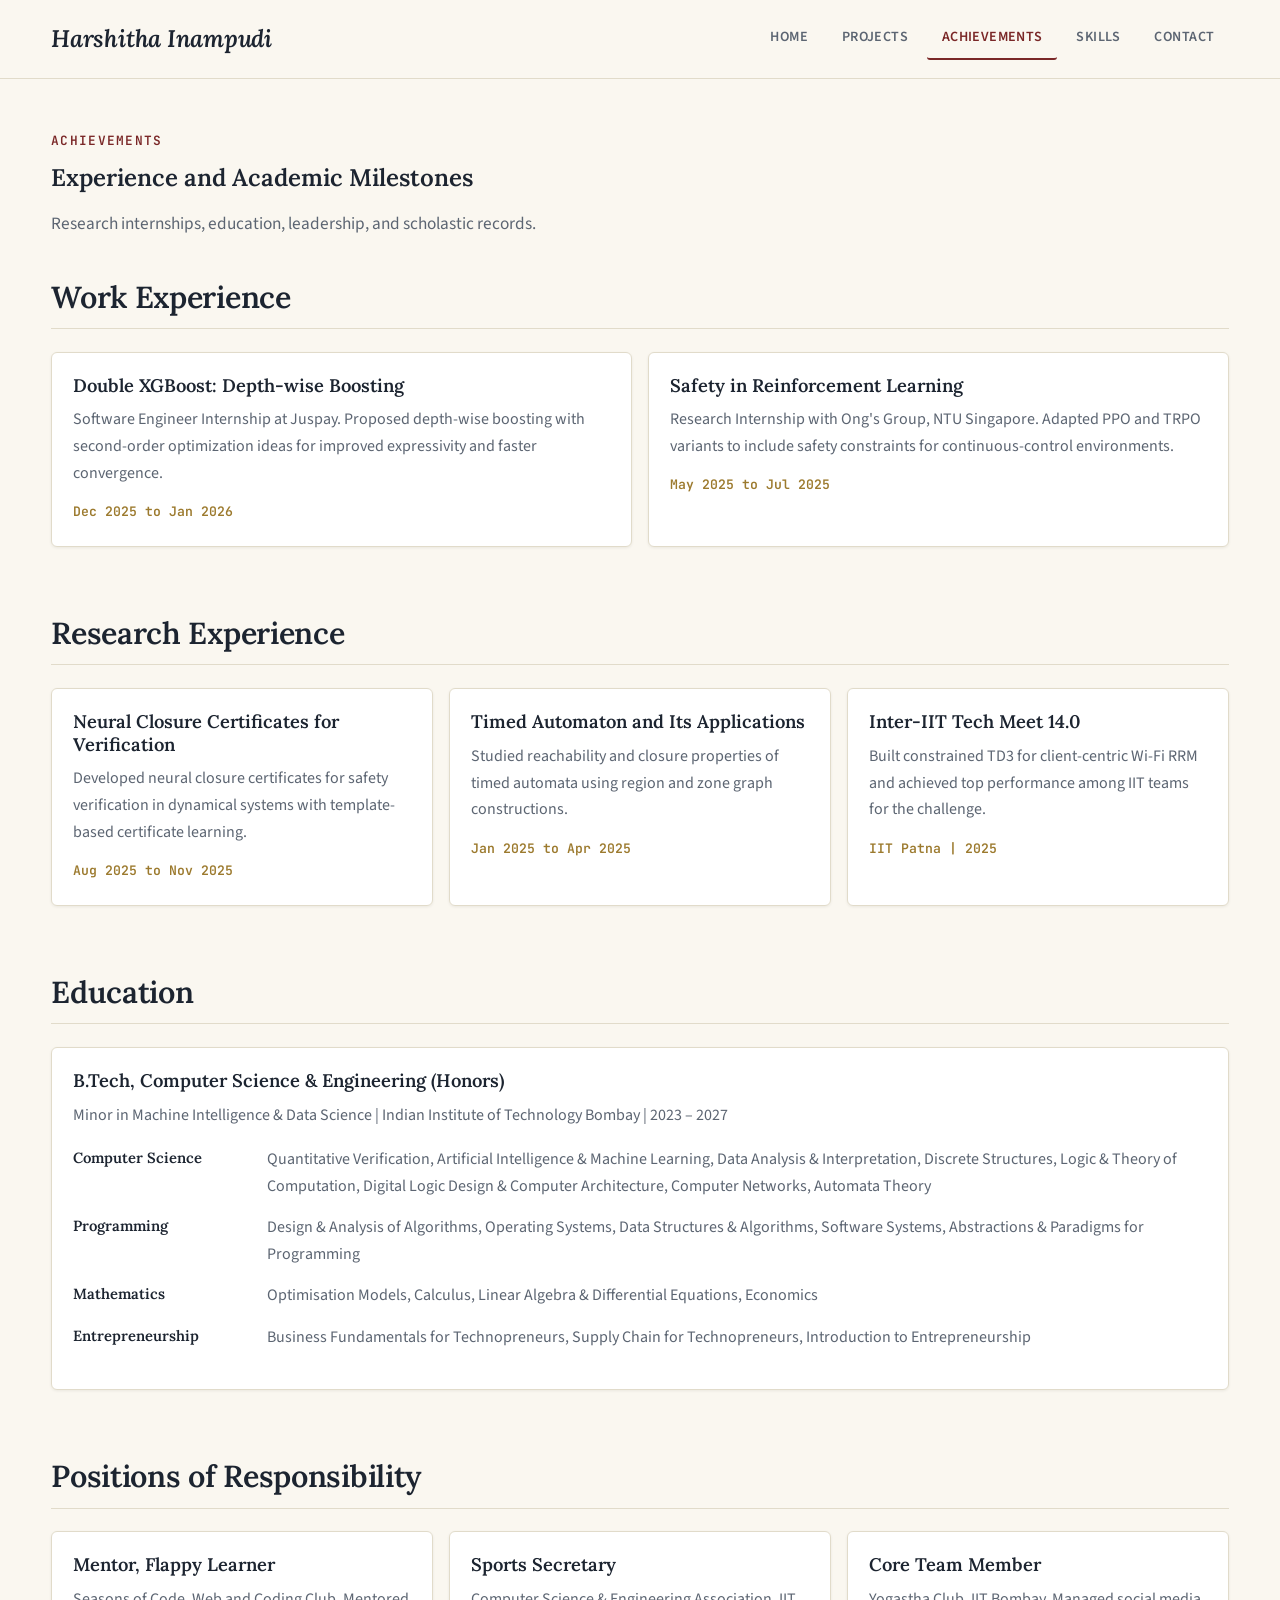
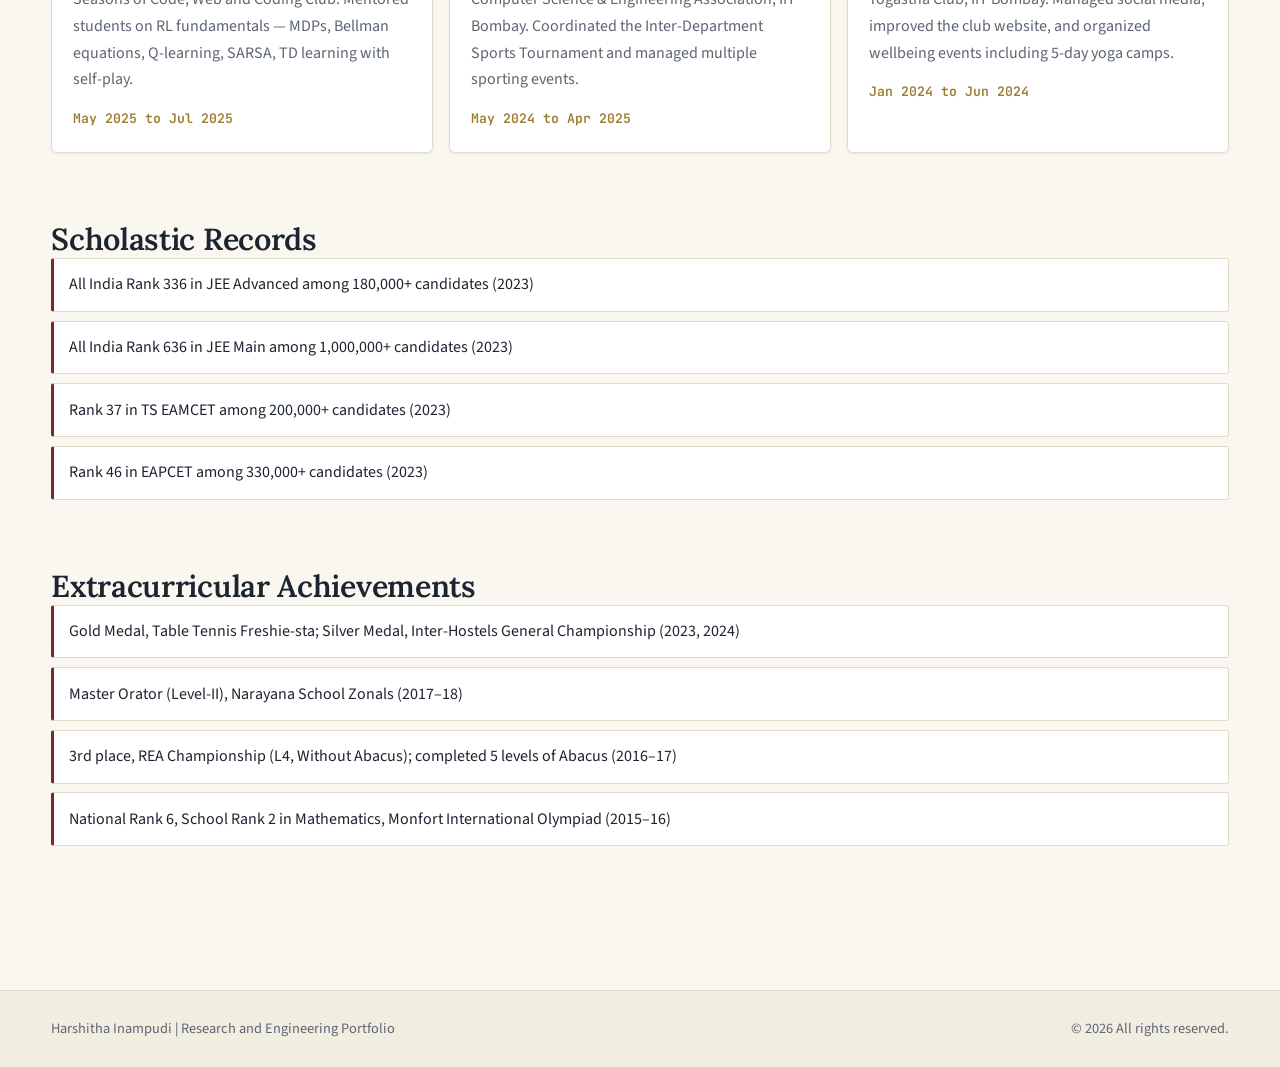
==== commit 51723067: "adding my new layout" ====
--- a/activities.html
+++ b/activities.html
@@ -7,7 +7,7 @@
     <title>Achievements | Harshitha Inampudi</title>
     <link rel="preconnect" href="https://fonts.googleapis.com">
     <link rel="preconnect" href="https://fonts.gstatic.com" crossorigin>
-    <link href="https://fonts.googleapis.com/css2?family=Manrope:wght@400;500;600;700;800&family=Sora:wght@600;700;800&display=swap" rel="stylesheet">
+    <link href="https://fonts.googleapis.com/css2?family=Source+Sans+3:wght@400;500;600;700&family=Lora:ital,wght@0,500;0,600;0,700;1,500;1,600&family=JetBrains+Mono:wght@500;600&display=swap" rel="stylesheet">
     <link rel="stylesheet" href="styles.css">
 </head>
 <body>
@@ -19,7 +19,7 @@
 
     <header class="site-header">
         <div class="container nav-wrap">
-            <a href="index.html" class="brand">Portfolio</a>
+            <a href="index.html" class="brand">Harshitha Inampudi</a>
             <button class="menu-toggle" id="menuToggle" aria-label="Toggle menu" aria-expanded="false">Menu</button>
             <nav id="siteNav" class="site-nav">
                 <a href="index.html">Home</a>
@@ -35,7 +35,7 @@
         <section class="section-block compact">
             <p class="eyebrow">Achievements</p>
             <h1>Experience and Academic Milestones</h1>
-            <p class="lead">Research internships, technical outcomes, and scholastic records.</p>
+            <p class="lead">Research internships, education, leadership, and scholastic records.</p>
         </section>
 
         <section class="section-block">
@@ -80,12 +80,73 @@
         </section>
 
         <section class="section-block">
+            <div class="section-head">
+                <h2>Education</h2>
+            </div>
+            <article class="panel">
+                <h3>B.Tech, Computer Science &amp; Engineering (Honors)</h3>
+                <p>Minor in Machine Intelligence &amp; Data Science | Indian Institute of Technology Bombay | 2023 – 2027</p>
+                <dl class="course-table" style="margin-top: 1.1rem;">
+                    <div class="course-row">
+                        <dt>Computer Science</dt>
+                        <dd>Quantitative Verification, Artificial Intelligence &amp; Machine Learning, Data Analysis &amp; Interpretation, Discrete Structures, Logic &amp; Theory of Computation, Digital Logic Design &amp; Computer Architecture, Computer Networks, Automata Theory</dd>
+                    </div>
+                    <div class="course-row">
+                        <dt>Programming</dt>
+                        <dd>Design &amp; Analysis of Algorithms, Operating Systems, Data Structures &amp; Algorithms, Software Systems, Abstractions &amp; Paradigms for Programming</dd>
+                    </div>
+                    <div class="course-row">
+                        <dt>Mathematics</dt>
+                        <dd>Optimisation Models, Calculus, Linear Algebra &amp; Differential Equations, Economics</dd>
+                    </div>
+                    <div class="course-row">
+                        <dt>Entrepreneurship</dt>
+                        <dd>Business Fundamentals for Technopreneurs, Supply Chain for Technopreneurs, Introduction to Entrepreneurship</dd>
+                    </div>
+                </dl>
+            </article>
+        </section>
+
+        <section class="section-block">
+            <div class="section-head">
+                <h2>Positions of Responsibility</h2>
+            </div>
+            <div class="cards-grid projects-grid">
+                <article class="info-card project-card">
+                    <h3>Mentor, Flappy Learner</h3>
+                    <p>Seasons of Code, Web and Coding Club. Mentored students on RL fundamentals — MDPs, Bellman equations, Q-learning, SARSA, TD learning with self-play.</p>
+                    <p class="meta">May 2025 to Jul 2025</p>
+                </article>
+                <article class="info-card project-card">
+                    <h3>Sports Secretary</h3>
+                    <p>Computer Science &amp; Engineering Association, IIT Bombay. Coordinated the Inter-Department Sports Tournament and managed multiple sporting events.</p>
+                    <p class="meta">May 2024 to Apr 2025</p>
+                </article>
+                <article class="info-card project-card">
+                    <h3>Core Team Member</h3>
+                    <p>Yogastha Club, IIT Bombay. Managed social media, improved the club website, and organized wellbeing events including 5-day yoga camps.</p>
+                    <p class="meta">Jan 2024 to Jun 2024</p>
+                </article>
+            </div>
+        </section>
+
+        <section class="section-block">
             <h2>Scholastic Records</h2>
             <ul class="fancy-list">
                 <li>All India Rank 336 in JEE Advanced among 180,000+ candidates (2023)</li>
                 <li>All India Rank 636 in JEE Main among 1,000,000+ candidates (2023)</li>
                 <li>Rank 37 in TS EAMCET among 200,000+ candidates (2023)</li>
                 <li>Rank 46 in EAPCET among 330,000+ candidates (2023)</li>
+            </ul>
+        </section>
+
+        <section class="section-block">
+            <h2>Extracurricular Achievements</h2>
+            <ul class="fancy-list">
+                <li>Gold Medal, Table Tennis Freshie-sta; Silver Medal, Inter-Hostels General Championship (2023, 2024)</li>
+                <li>Master Orator (Level-II), Narayana School Zonals (2017–18)</li>
+                <li>3rd place, REA Championship (L4, Without Abacus); completed 5 levels of Abacus (2016–17)</li>
+                <li>National Rank 6, School Rank 2 in Mathematics, Monfort International Olympiad (2015–16)</li>
             </ul>
         </section>
     </main>
--- a/styles.css
+++ b/styles.css
@@ -1,17 +1,19 @@
 :root {
-    --bg: #f7f8f4;
+    --bg: #faf7f0;
     --surface: #ffffff;
-    --ink: #172033;
-    --ink-soft: #41506d;
-    --line: #dce3df;
-    --hero-green: #0b6d5a;
-    --hero-green-deep: #084438;
-    --hero-orange: #f26919;
-    --hero-orange-deep: #d45511;
-    --radius: 18px;
-    --shadow-sm: 0 6px 16px rgba(10, 29, 32, 0.06);
-    --shadow: 0 18px 35px rgba(10, 29, 32, 0.1);
-    --grid-line: rgba(150, 166, 160, 0.28);
+    --surface-alt: #f2ede1;
+    --ink: #1c2430;
+    --ink-soft: #5c6572;
+    --line: #e1dbca;
+    --accent: #7a2727;
+    --accent-deep: #591c1c;
+    --accent-soft: rgba(122, 39, 39, 0.08);
+    --gold: #9c7a2e;
+    --radius: 3px;
+    --radius-lg: 6px;
+    --shadow-sm: 0 1px 3px rgba(28, 24, 12, 0.07);
+    --shadow: 0 10px 26px rgba(28, 24, 12, 0.09);
+    --grid-line: rgba(28, 36, 48, 0.05);
 }
 
 * {
@@ -25,10 +27,10 @@
 }
 
 body {
-    font-family: "Manrope", sans-serif;
+    font-family: "Source Sans 3", "Inter", sans-serif;
     color: var(--ink);
     background: var(--bg);
-    line-height: 1.62;
+    line-height: 1.68;
 }
 
 a {
@@ -42,9 +44,72 @@
 h5,
 h6 {
     margin: 0;
-    line-height: 1.2;
-    font-family: "Sora", sans-serif;
-    color: #121b2b;
+    line-height: 1.24;
+    font-family: "Lora", serif;
+    font-weight: 600;
+    color: var(--ink);
+}
+
+.mono {
+    font-family: "JetBrains Mono", monospace;
+}
+
+@media (prefers-reduced-motion: no-preference) {
+    .reveal {
+        opacity: 0;
+        transform: translateY(14px);
+        transition: opacity 0.6s ease, transform 0.6s ease;
+    }
+
+    .reveal.in-view {
+        opacity: 1;
+        transform: none;
+    }
+}
+
+.scroll-progress {
+    position: fixed;
+    top: 0;
+    left: 0;
+    height: 2px;
+    width: 0%;
+    background: var(--accent);
+    z-index: 60;
+    transition: width 0.1s linear;
+}
+
+.back-to-top {
+    position: fixed;
+    right: 1.4rem;
+    bottom: 1.4rem;
+    width: 44px;
+    height: 44px;
+    border-radius: var(--radius);
+    background: var(--ink);
+    color: var(--bg);
+    border: none;
+    display: flex;
+    align-items: center;
+    justify-content: center;
+    font-size: 1.05rem;
+    font-family: "Lora", serif;
+    cursor: pointer;
+    box-shadow: var(--shadow);
+    opacity: 0;
+    pointer-events: none;
+    transform: translateY(8px);
+    transition: 0.25s ease;
+    z-index: 40;
+}
+
+.back-to-top:hover {
+    background: var(--accent);
+}
+
+.back-to-top.visible {
+    opacity: 1;
+    pointer-events: auto;
+    transform: none;
 }
 
 p {
@@ -52,7 +117,7 @@
 }
 
 .container {
-    width: min(1200px, 92vw);
+    width: min(1180px, 92vw);
     margin: 0 auto;
 }
 
@@ -61,10 +126,11 @@
     top: 0;
     left: 0;
     right: 0;
-    min-height: 860px;
-    background: linear-gradient(120deg, #fff1de 0%, #edf5e9 50%, #c5ebdb 100%);
+    min-height: 760px;
+    background: var(--bg);
     z-index: -3;
     overflow: hidden;
+    border-bottom: 1px solid var(--line);
 }
 
 .hero-bg::before {
@@ -74,9 +140,9 @@
     background-image:
         linear-gradient(var(--grid-line) 1px, transparent 1px),
         linear-gradient(90deg, var(--grid-line) 1px, transparent 1px);
-    background-size: 48px 48px;
-    mask-image: linear-gradient(to bottom, rgba(0, 0, 0, 1) 56%, rgba(0, 0, 0, 0) 100%);
-    -webkit-mask-image: linear-gradient(to bottom, rgba(0, 0, 0, 1) 56%, rgba(0, 0, 0, 0) 100%);
+    background-size: 42px 42px;
+    mask-image: linear-gradient(to bottom, rgba(0, 0, 0, 1) 40%, rgba(0, 0, 0, 0) 100%);
+    -webkit-mask-image: linear-gradient(to bottom, rgba(0, 0, 0, 1) 40%, rgba(0, 0, 0, 0) 100%);
 }
 
 .page-bg {
@@ -84,41 +150,11 @@
     inset: 0;
     z-index: -3;
     pointer-events: none;
-    background:
-        radial-gradient(500px 280px at -5% -10%, #ffe8d6, transparent 60%),
-        radial-gradient(550px 300px at 100% 18%, #dff5e9, transparent 65%),
-        #f4f6f2;
+    background: var(--bg);
 }
 
 .shape {
-    position: absolute;
-    border-radius: 999px;
-    opacity: 0.6;
-    filter: blur(45px);
-}
-
-.shape-one {
-    width: 320px;
-    height: 320px;
-    left: -6vw;
-    top: -8vh;
-    background: #ffe3cf;
-}
-
-.shape-two {
-    width: 420px;
-    height: 420px;
-    right: -8vw;
-    top: 14vh;
-    background: #d5efe2;
-}
-
-.shape-three {
-    width: 480px;
-    height: 480px;
-    right: 24vw;
-    bottom: -22vh;
-    background: #e3f3ea;
+    display: none;
 }
 
 .site-header {
@@ -126,12 +162,12 @@
     top: 0;
     z-index: 30;
     backdrop-filter: blur(8px);
-    background: rgba(250, 251, 247, 0.9);
-    border-bottom: 1px solid rgba(180, 194, 187, 0.32);
+    background: rgba(250, 247, 240, 0.92);
+    border-bottom: 1px solid var(--line);
 }
 
 .nav-wrap {
-    min-height: 84px;
+    min-height: 78px;
     display: flex;
     align-items: center;
     justify-content: space-between;
@@ -139,74 +175,81 @@
 
 .brand {
     text-decoration: none;
-    font-family: "Sora", sans-serif;
-    font-size: 1.72rem;
-    font-weight: 700;
-    letter-spacing: -0.03em;
-    color: #172233;
+    font-family: "Lora", serif;
+    font-style: italic;
+    font-size: 1.5rem;
+    font-weight: 600;
+    letter-spacing: -0.01em;
+    color: var(--ink);
 }
 
 .site-nav {
     display: flex;
     align-items: center;
-    gap: 0.5rem;
+    gap: 0.3rem;
 }
 
 .site-nav a {
     text-decoration: none;
-    color: #31415f;
-    font-weight: 700;
-    font-size: 0.98rem;
-    padding: 0.58rem 1.15rem;
-    border-radius: 999px;
+    color: var(--ink-soft);
+    font-weight: 600;
+    font-size: 0.88rem;
+    letter-spacing: 0.03em;
+    text-transform: uppercase;
+    padding: 0.5rem 0.9rem;
+    border-radius: var(--radius);
+    border-bottom: 2px solid transparent;
     transition: 0.2s ease;
 }
 
 .site-nav a:hover {
-    color: #0f1e35;
-    background: rgba(22, 100, 85, 0.08);
+    color: var(--ink);
+    border-bottom-color: var(--line);
 }
 
 .site-nav a.active {
-    color: #fff;
-    background: var(--hero-green);
+    color: var(--accent);
+    border-bottom-color: var(--accent);
 }
 
 .menu-toggle {
     display: none;
-    border: 1px solid rgba(12, 46, 43, 0.16);
-    background: #fff;
-    color: #1c2a3f;
-    padding: 0.6rem 0.8rem;
-    border-radius: 10px;
+    border: 1px solid var(--line);
+    background: var(--surface);
+    color: var(--ink);
+    padding: 0.55rem 0.8rem;
+    border-radius: var(--radius);
     font-weight: 700;
     cursor: pointer;
 }
 
 .hero-modern {
-    padding: 5.2rem 0 3rem;
+    padding: 5rem 0 3rem;
 }
 
 .hero-eyebrow {
-    color: var(--hero-green);
-    font-size: 1.02rem;
-    font-weight: 800;
-    letter-spacing: 0.02em;
-    margin-bottom: 1.25rem;
+    font-family: "JetBrains Mono", monospace;
+    color: var(--accent);
+    font-size: 0.86rem;
+    font-weight: 600;
+    text-transform: uppercase;
+    letter-spacing: 0.08em;
+    margin-bottom: 1.4rem;
 }
 
 .hero-title {
-    font-size: clamp(2.4rem, 5.1vw, 4.5rem);
-    max-width: 940px;
-    letter-spacing: -0.03em;
-    margin-bottom: 1.25rem;
+    font-size: clamp(2.2rem, 4.4vw, 3.7rem);
+    max-width: 880px;
+    letter-spacing: -0.01em;
+    margin-bottom: 1.4rem;
+    font-weight: 600;
 }
 
 .hero-lead {
-    max-width: 900px;
-    color: var(--ink-soft);
-    font-size: clamp(1.03rem, 1.45vw, 1.25rem);
-    margin-bottom: 2rem;
+    max-width: 780px;
+    color: var(--ink-soft);
+    font-size: clamp(1.02rem, 1.3vw, 1.18rem);
+    margin-bottom: 2.1rem;
 }
 
 .hero-actions-modern {
@@ -221,75 +264,80 @@
     align-items: center;
     justify-content: center;
     text-decoration: none;
-    border-radius: 999px;
-    font-weight: 700;
+    border-radius: var(--radius);
+    font-weight: 600;
+    font-size: 0.95rem;
     transition: 0.2s ease;
 }
 
 .btn-modern {
-    padding: 0.82rem 1.55rem;
+    padding: 0.78rem 1.5rem;
 }
 
 .btn-orange,
 .btn-primary {
-    background: var(--hero-orange);
-    color: #fff;
-    border: 1px solid transparent;
-    box-shadow: 0 8px 22px rgba(242, 105, 25, 0.24);
+    background: var(--ink);
+    color: var(--bg);
+    border: 1px solid var(--ink);
 }
 
 .btn-orange:hover,
 .btn-primary:hover {
-    background: var(--hero-orange-deep);
-    transform: translateY(-1px);
+    background: var(--accent);
+    border-color: var(--accent);
 }
 
 .btn-outline,
 .btn-ghost {
-    border: 1px solid rgba(11, 109, 90, 0.25);
-    background: rgba(255, 255, 255, 0.8);
-    color: var(--hero-green);
+    border: 1px solid var(--ink);
+    background: transparent;
+    color: var(--ink);
 }
 
 .btn-outline:hover,
 .btn-ghost:hover {
-    border-color: var(--hero-green);
-    background: #fff;
+    border-color: var(--accent);
+    color: var(--accent);
+    background: var(--accent-soft);
 }
 
 .btn {
-    padding: 0.78rem 1.45rem;
+    padding: 0.72rem 1.4rem;
 }
 
 .stats-modern-grid {
     display: grid;
     grid-template-columns: repeat(4, minmax(0, 1fr));
-    gap: 1rem;
-    margin: 2.2rem 0 5.2rem;
+    gap: 0;
+    margin: 2.4rem 0 5rem;
+    border-top: 1px solid var(--line);
+    border-left: 1px solid var(--line);
 }
 
 .stat-card-modern {
-    background: rgba(255, 255, 255, 0.86);
-    border: 1px solid rgba(161, 176, 171, 0.32);
-    border-radius: 20px;
-    box-shadow: var(--shadow-sm);
-    padding: 1.25rem 1.1rem;
-    min-height: 170px;
+    background: var(--surface);
+    border-right: 1px solid var(--line);
+    border-bottom: 1px solid var(--line);
+    border-radius: 0;
+    box-shadow: none;
+    padding: 1.5rem 1.3rem;
+    min-height: 160px;
 }
 
 .stat-card-modern h2 {
-    font-size: clamp(1.8rem, 2.2vw, 2.75rem);
-    color: var(--hero-green);
-    margin-bottom: 0.65rem;
+    font-size: clamp(1.7rem, 2vw, 2.4rem);
+    color: var(--accent);
+    margin-bottom: 0.7rem;
+    font-weight: 600;
 }
 
 .stat-card-modern .xl-stat {
-    font-size: clamp(1.4rem, 2vw, 2.15rem);
+    font-size: clamp(1.35rem, 1.8vw, 1.9rem);
 }
 
 .stat-card-modern p {
     color: var(--ink-soft);
-    font-size: 1rem;
+    font-size: 0.96rem;
 }
 
 .page-main {
@@ -305,19 +353,20 @@
 }
 
 .eyebrow {
-    color: var(--hero-green);
+    font-family: "JetBrains Mono", monospace;
+    color: var(--accent);
     text-transform: uppercase;
-    font-size: 0.86rem;
-    font-weight: 800;
-    letter-spacing: 0.08em;
+    font-size: 0.8rem;
+    font-weight: 600;
+    letter-spacing: 0.1em;
     margin-bottom: 0.7rem;
 }
 
 .lead {
     margin-top: 1rem;
-    max-width: 860px;
-    color: var(--ink-soft);
-    font-size: 1.1rem;
+    max-width: 820px;
+    color: var(--ink-soft);
+    font-size: 1.08rem;
 }
 
 .section-head {
@@ -325,34 +374,44 @@
     justify-content: space-between;
     align-items: flex-end;
     gap: 1rem;
-    margin-bottom: 1.3rem;
+    margin-bottom: 1.4rem;
+    padding-bottom: 0.8rem;
+    border-bottom: 1px solid var(--line);
 }
 
 .section-head h2,
 .section-block h2 {
-    font-size: clamp(1.65rem, 3vw, 2.15rem);
-    letter-spacing: -0.03em;
+    font-size: clamp(1.5rem, 2.4vw, 1.9rem);
+    letter-spacing: -0.01em;
+    font-weight: 600;
 }
 
 .cards-grid {
     display: grid;
     grid-template-columns: repeat(auto-fit, minmax(260px, 1fr));
-    gap: 1.1rem;
+    gap: 1rem;
 }
 
 .info-card,
 .panel {
     background: var(--surface);
     border: 1px solid var(--line);
-    border-radius: var(--radius);
+    border-radius: var(--radius-lg);
     box-shadow: var(--shadow-sm);
-    padding: 1.35rem 1.25rem;
+    padding: 1.4rem 1.3rem;
+    transition: 0.2s ease;
+}
+
+.info-card:hover {
+    border-color: rgba(122, 39, 39, 0.28);
+    box-shadow: var(--shadow);
 }
 
 .info-card h3,
 .panel h3 {
-    font-size: 1.2rem;
+    font-size: 1.14rem;
     margin-bottom: 0.55rem;
+    font-weight: 600;
 }
 
 .info-card p,
@@ -360,11 +419,21 @@
     color: var(--ink-soft);
 }
 
+.project-card .pill-row {
+    margin: 0.8rem 0 0.15rem;
+}
+
+.project-card .pill {
+    font-size: 0.76rem;
+    padding: 0.28rem 0.6rem;
+}
+
 .project-card .meta {
     margin-top: 0.9rem;
-    font-size: 0.86rem;
-    color: var(--hero-green);
-    font-weight: 700;
+    font-size: 0.82rem;
+    font-family: "JetBrains Mono", monospace;
+    color: var(--gold);
+    font-weight: 600;
 }
 
 .two-column {
@@ -376,13 +445,14 @@
 .text-link {
     display: inline-flex;
     margin-top: 0.75rem;
-    color: var(--hero-green);
+    color: var(--accent);
     text-decoration: none;
-    font-weight: 700;
+    font-weight: 600;
+    border-bottom: 1px solid transparent;
 }
 
 .text-link:hover {
-    text-decoration: underline;
+    border-bottom-color: var(--accent);
 }
 
 .fancy-list {
@@ -390,15 +460,16 @@
     padding: 0;
     margin: 0;
     display: grid;
-    gap: 0.62rem;
+    gap: 0.55rem;
 }
 
 .fancy-list li {
-    background: rgba(255, 255, 255, 0.75);
+    background: var(--surface);
     border: 1px solid var(--line);
-    border-radius: 12px;
-    padding: 0.78rem 0.88rem;
-    color: #2f3f5b;
+    border-left: 3px solid var(--accent);
+    border-radius: var(--radius);
+    padding: 0.78rem 0.95rem;
+    color: var(--ink);
 }
 
 .contact-form {
@@ -408,59 +479,73 @@
 }
 
 .contact-form label {
-    font-weight: 700;
-    color: #24324a;
+    font-weight: 600;
+    color: var(--ink);
+    font-size: 0.92rem;
 }
 
 .contact-form input,
 .contact-form textarea {
     width: 100%;
-    border: 1px solid #c8d3ce;
-    border-radius: 12px;
-    padding: 0.78rem 0.9rem;
-    background: #fff;
-    color: #1d2a40;
+    border: 1px solid var(--line);
+    border-radius: var(--radius);
+    padding: 0.75rem 0.9rem;
+    background: var(--surface);
+    color: var(--ink);
     font: inherit;
 }
 
 .contact-form input:focus,
 .contact-form textarea:focus {
     outline: none;
-    border-color: var(--hero-green);
-    box-shadow: 0 0 0 4px rgba(11, 109, 90, 0.12);
+    border-color: var(--accent);
+    box-shadow: 0 0 0 3px var(--accent-soft);
 }
 
 .cta-strip {
     margin-bottom: 4.8rem;
-    border-radius: 24px;
-    padding: 2rem 1.4rem;
-    background: linear-gradient(110deg, #0f5f50 0%, #136f5d 62%, #2c8f7a 100%);
-    color: #fff;
+    border-radius: var(--radius-lg);
+    padding: 2.2rem 1.6rem;
+    background: var(--ink);
+    color: var(--bg);
+    border: 1px solid var(--ink);
 }
 
 .cta-strip h2,
 .cta-strip .lead {
-    color: #fff;
+    color: var(--bg);
 }
 
 .cta-strip .lead {
-    margin-bottom: 1rem;
-    opacity: 0.92;
+    margin-bottom: 1.1rem;
+    opacity: 0.78;
+}
+
+.cta-strip .btn-primary {
+    background: var(--bg);
+    color: var(--ink);
+    border-color: var(--bg);
+}
+
+.cta-strip .btn-primary:hover {
+    background: var(--accent);
+    color: var(--bg);
+    border-color: var(--accent);
 }
 
 .site-footer {
-    border-top: 1px solid rgba(170, 183, 176, 0.45);
-    background: rgba(247, 249, 245, 0.85);
+    border-top: 1px solid var(--line);
+    background: var(--surface-alt);
 }
 
 .footer-wrap {
-    min-height: 82px;
+    min-height: 76px;
     display: flex;
     align-items: center;
     justify-content: space-between;
     gap: 1rem;
-    color: #4a5a74;
-    font-size: 0.94rem;
+    color: var(--ink-soft);
+    font-size: 0.9rem;
 }
 
 @media (max-width: 960px) {
@@ -484,13 +569,13 @@
         top: calc(100% + 2px);
         left: 0;
         right: 0;
-        background: rgba(255, 255, 255, 0.98);
+        background: var(--surface);
         border-bottom: 1px solid var(--line);
         box-shadow: var(--shadow-sm);
         padding: 0.8rem;
         flex-direction: column;
         align-items: stretch;
-        gap: 0.45rem;
+        gap: 0.3rem;
     }
 
     .site-nav a {
@@ -510,7 +595,7 @@
     }
 
     .hero-bg {
-        min-height: 980px;
+        min-height: 900px;
     }
 
     .footer-wrap {
@@ -520,3 +605,166 @@
         text-align: center;
     }
 }
+
+/* ---------- Research interest cards ---------- */
+.research-grid {
+    display: grid;
+    grid-template-columns: repeat(auto-fit, minmax(240px, 1fr));
+    gap: 1rem;
+}
+
+.research-card {
+    background: var(--surface);
+    border: 1px solid var(--line);
+    border-radius: var(--radius-lg);
+    box-shadow: var(--shadow-sm);
+    padding: 1.4rem 1.3rem;
+    transition: 0.2s ease;
+}
+
+.research-card:hover {
+    transform: translateY(-2px);
+    box-shadow: var(--shadow);
+    border-color: rgba(122, 39, 39, 0.3);
+}
+
+.research-icon {
+    width: 38px;
+    height: 38px;
+    border-radius: var(--radius);
+    display: flex;
+    align-items: center;
+    justify-content: center;
+    background: var(--accent-soft);
+    border: 1px solid rgba(122, 39, 39, 0.22);
+    color: var(--accent);
+    font-size: 1.15rem;
+    margin-bottom: 0.9rem;
+    font-family: "Lora", serif;
+}
+
+.research-card h3 {
+    font-size: 1.05rem;
+    margin-bottom: 0.4rem;
+}
+
+.research-card p {
+    color: var(--ink-soft);
+    font-size: 0.93rem;
+}
+
+/* ---------- Timeline ---------- */
+.timeline {
+    position: relative;
+    display: grid;
+    gap: 1.6rem;
+    padding-left: 1.9rem;
+    border-left: 1px solid var(--line);
+}
+
+.timeline-item {
+    position: relative;
+}
+
+.timeline-item::before {
+    content: "";
+    position: absolute;
+    left: -2.38rem;
+    top: 0.25rem;
+    width: 10px;
+    height: 10px;
+    border-radius: 999px;
+    background: var(--bg);
+    border: 2px solid var(--accent);
+}
+
+.timeline-year {
+    font-family: "JetBrains Mono", monospace;
+    color: var(--accent);
+    font-weight: 600;
+    font-size: 0.86rem;
+    letter-spacing: 0.04em;
+    margin-bottom: 0.35rem;
+    text-transform: uppercase;
+}
+
+.timeline-item h3 {
+    font-size: 1.1rem;
+    margin-bottom: 0.45rem;
+}
+
+.timeline-item ul {
+    margin: 0;
+    padding-left: 1.1rem;
+    color: var(--ink-soft);
+    display: grid;
+    gap: 0.32rem;
+}
+
+/* ---------- Skill / tag pills ---------- */
+.pill-row {
+    display: flex;
+    flex-wrap: wrap;
+    gap: 0.45rem;
+}
+
+.pill {
+    display: inline-flex;
+    align-items: center;
+    padding: 0.38rem 0.75rem;
+    border-radius: var(--radius);
+    background: var(--surface-alt);
+    border: 1px solid var(--line);
+    color: var(--ink);
+    font-family: "JetBrains Mono", monospace;
+    font-size: 0.8rem;
+    font-weight: 500;
+}
+
+/* ---------- Future / aspirational callout ---------- */
+.future-note {
+    border: 1px dashed rgba(156, 122, 46, 0.5);
+    background: rgba(156, 122, 46, 0.06);
+    border-radius: var(--radius-lg);
+    padding: 1.25rem 1.4rem;
+}
+
+.future-note .eyebrow {
+    color: var(--gold);
+}
+
+.future-note p {
+    color: var(--ink-soft);
+}
+
+/* ---------- Coursework table ---------- */
+.course-table {
+    display: grid;
+    gap: 0.9rem;
+}
+
+.course-row {
+    display: grid;
+    grid-template-columns: 180px 1fr;
+    gap: 0.9rem;
+    align-items: start;
+}
+
+.course-row dt {
+    font-weight: 600;
+    color: var(--ink);
+    font-size: 0.92rem;
+    font-family: "Lora", serif;
+}
+
+.course-row dd {
+    margin: 0;
+    color: var(--ink-soft);
+}
+
+@media (max-width: 640px) {
+    .course-row {
+        grid-template-columns: 1fr;
+        gap: 0.2rem;
+    }
+}
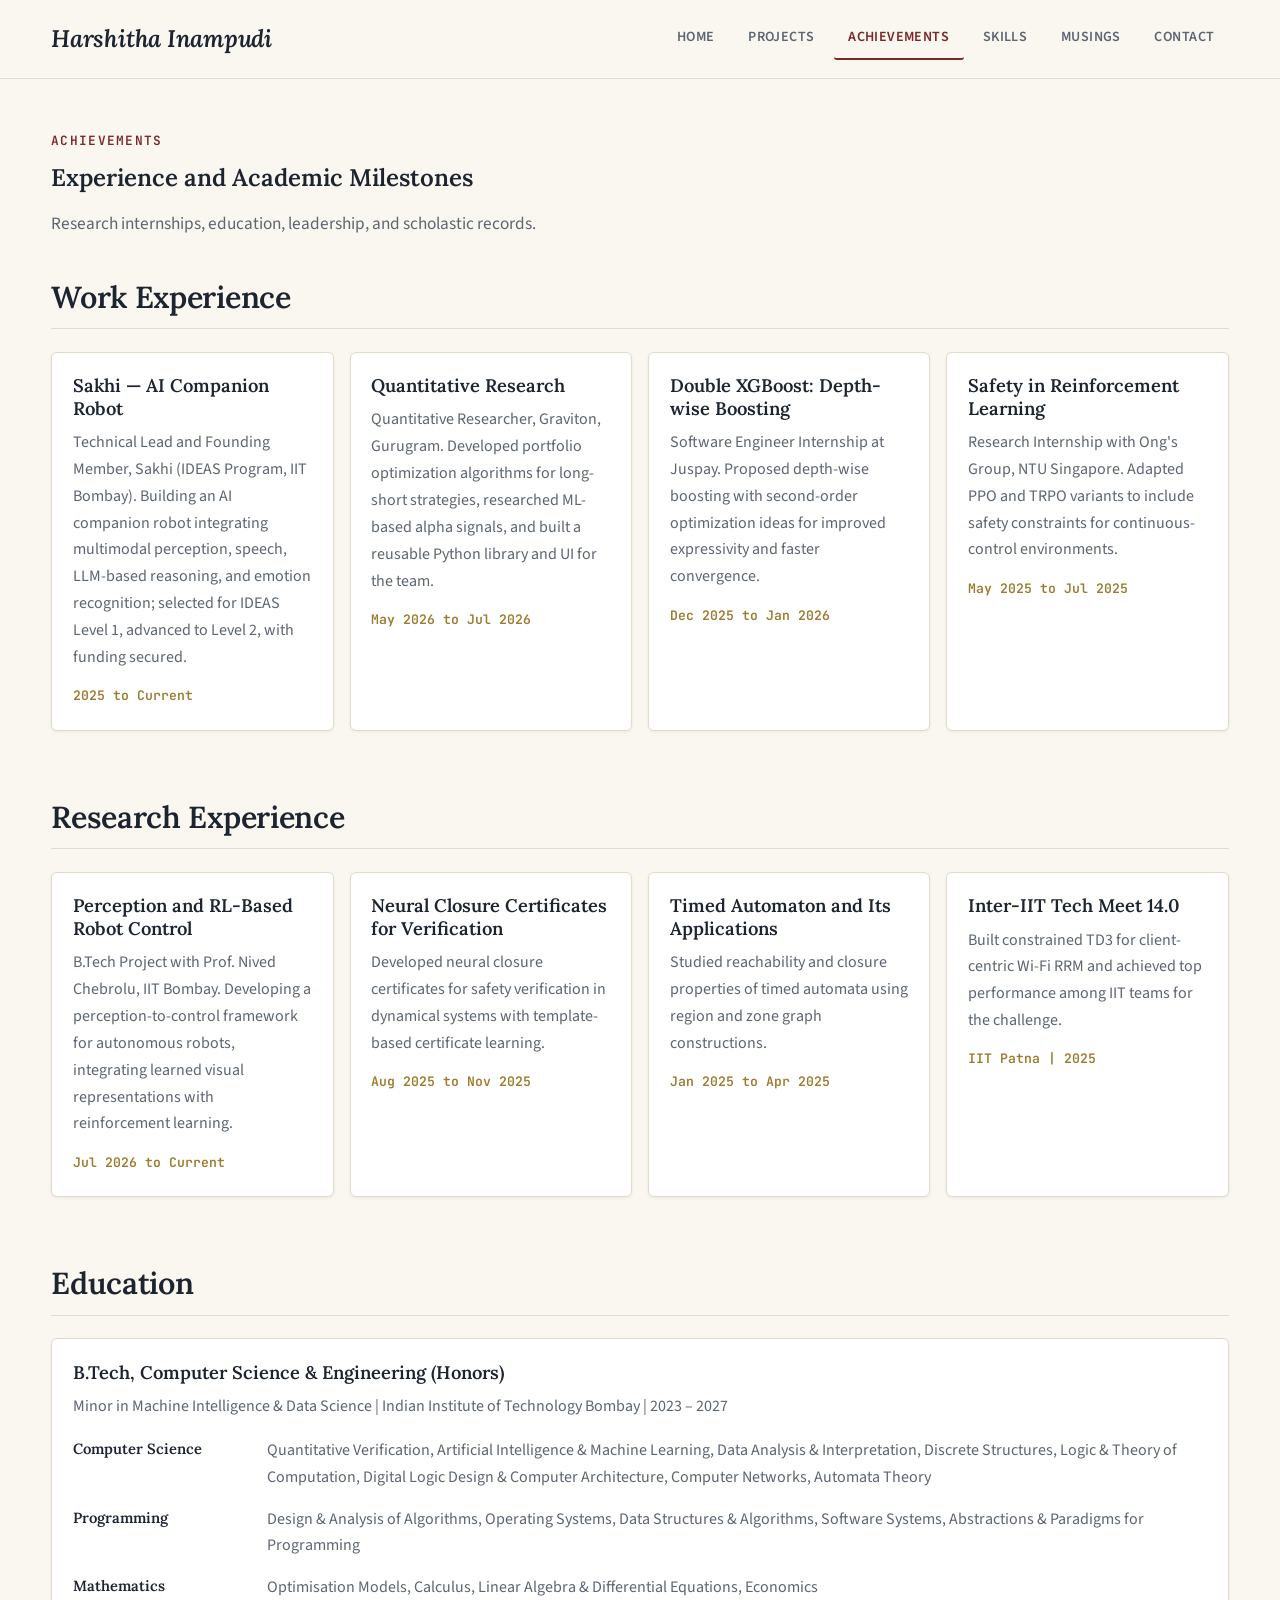
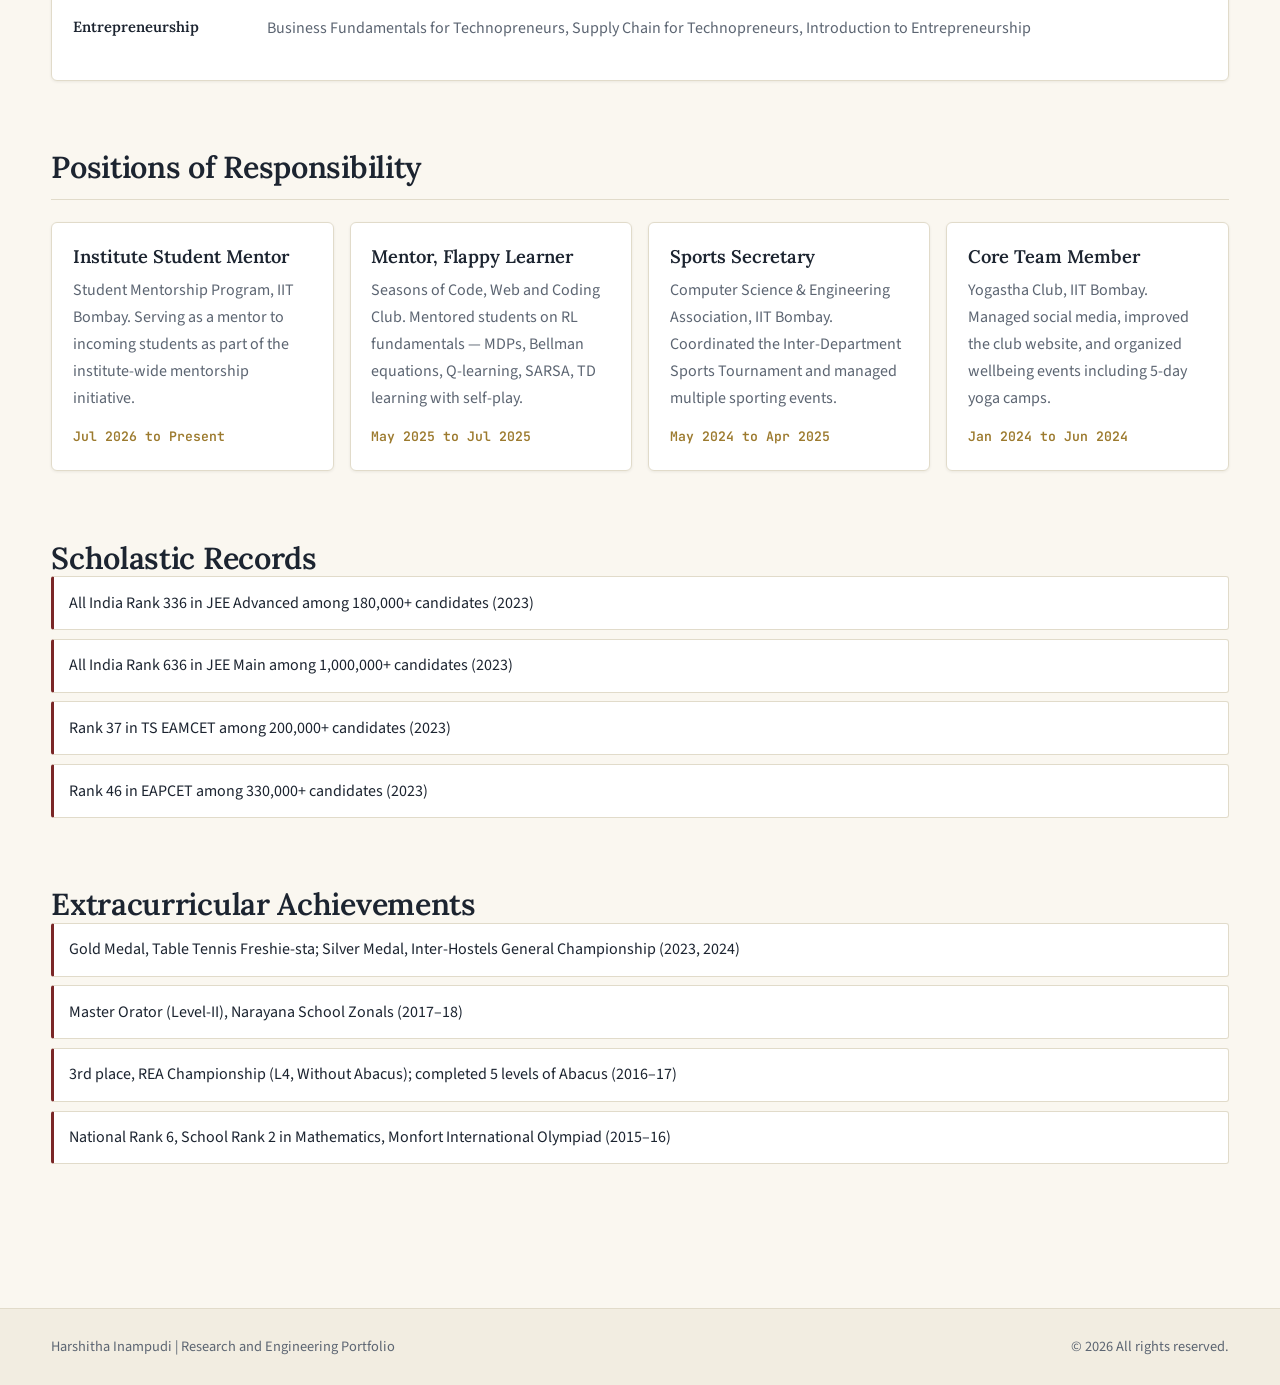
==== commit 0e8073ad: "updated projects" ====
--- a/activities.html
+++ b/activities.html
@@ -26,6 +26,7 @@
                 <a href="projects.html">Projects</a>
                 <a class="active" href="activities.html">Achievements</a>
                 <a href="interests.html">Skills</a>
+                <a href="musings.html">Musings</a>
                 <a href="contact.html">Contact</a>
             </nav>
         </div>
@@ -44,6 +45,16 @@
             </div>
             <div class="cards-grid projects-grid">
                 <article class="info-card project-card">
+                    <h3>Sakhi &mdash; AI Companion Robot</h3>
+                    <p>Technical Lead and Founding Member, Sakhi (IDEAS Program, IIT Bombay). Building an AI companion robot integrating multimodal perception, speech, LLM-based reasoning, and emotion recognition; selected for IDEAS Level 1, advanced to Level 2, with funding secured.</p>
+                    <p class="meta">2025 to Current</p>
+                </article>
+                <article class="info-card project-card">
+                    <h3>Quantitative Research</h3>
+                    <p>Quantitative Researcher, Graviton, Gurugram. Developed portfolio optimization algorithms for long-short strategies, researched ML-based alpha signals, and built a reusable Python library and UI for the team.</p>
+                    <p class="meta">May 2026 to Jul 2026</p>
+                </article>
+                <article class="info-card project-card">
                     <h3>Double XGBoost: Depth-wise Boosting</h3>
                     <p>Software Engineer Internship at Juspay. Proposed depth-wise boosting with second-order optimization ideas for improved expressivity and faster convergence.</p>
                     <p class="meta">Dec 2025 to Jan 2026</p>
@@ -61,6 +72,11 @@
                 <h2>Research Experience</h2>
             </div>
             <div class="cards-grid projects-grid">
+                <article class="info-card project-card">
+                    <h3>Perception and RL-Based Robot Control</h3>
+                    <p>B.Tech Project with Prof. Nived Chebrolu, IIT Bombay. Developing a perception-to-control framework for autonomous robots, integrating learned visual representations with reinforcement learning.</p>
+                    <p class="meta">Jul 2026 to Current</p>
+                </article>
                 <article class="info-card project-card">
                     <h3>Neural Closure Certificates for Verification</h3>
                     <p>Developed neural closure certificates for safety verification in dynamical systems with template-based certificate learning.</p>
@@ -113,6 +129,11 @@
             </div>
             <div class="cards-grid projects-grid">
                 <article class="info-card project-card">
+                    <h3>Institute Student Mentor</h3>
+                    <p>Student Mentorship Program, IIT Bombay. Serving as a mentor to incoming students as part of the institute-wide mentorship initiative.</p>
+                    <p class="meta">Jul 2026 to Present</p>
+                </article>
+                <article class="info-card project-card">
                     <h3>Mentor, Flappy Learner</h3>
                     <p>Seasons of Code, Web and Coding Club. Mentored students on RL fundamentals — MDPs, Bellman equations, Q-learning, SARSA, TD learning with self-play.</p>
                     <p class="meta">May 2025 to Jul 2025</p>
--- a/styles.css
+++ b/styles.css
@@ -737,6 +737,86 @@
     color: var(--ink-soft);
 }
 
+/* ---------- Domain quick-nav ---------- */
+.domain-nav {
+    display: flex;
+    flex-wrap: wrap;
+    gap: 0.5rem;
+    margin-top: 1.3rem;
+}
+
+.domain-nav a {
+    text-decoration: none;
+    color: var(--ink);
+    font-weight: 600;
+    font-size: 0.86rem;
+    padding: 0.42rem 0.85rem;
+    border-radius: 999px;
+    border: 1px solid var(--line);
+    background: var(--surface);
+    transition: 0.2s ease;
+}
+
+.domain-nav a:hover {
+    border-color: var(--accent);
+    color: var(--accent);
+    background: var(--accent-soft);
+}
+
+/* ---------- Musings ---------- */
+.musing-grid {
+    display: grid;
+    grid-template-columns: repeat(auto-fit, minmax(280px, 1fr));
+    gap: 1.1rem;
+}
+
+.musing-card {
+    background: var(--surface);
+    border: 1px solid var(--line);
+    border-radius: var(--radius-lg);
+    box-shadow: var(--shadow-sm);
+    padding: 1.5rem 1.4rem;
+    transition: 0.2s ease;
+}
+
+.musing-card:hover {
+    transform: translateY(-2px);
+    box-shadow: var(--shadow);
+    border-color: rgba(122, 39, 39, 0.28);
+}
+
+.musing-card .musing-tag {
+    font-family: "JetBrains Mono", monospace;
+    color: var(--gold);
+    text-transform: uppercase;
+    font-size: 0.74rem;
+    font-weight: 600;
+    letter-spacing: 0.08em;
+    margin-bottom: 0.6rem;
+}
+
+.musing-card h3 {
+    font-size: 1.1rem;
+    margin-bottom: 0.55rem;
+}
+
+.musing-card p {
+    color: var(--ink-soft);
+    font-size: 0.96rem;
+}
+
+.musing-more {
+    border: 1px dashed var(--line);
+    background: transparent;
+    box-shadow: none;
+    display: flex;
+    align-items: center;
+    justify-content: center;
+    text-align: center;
+    color: var(--ink-soft);
+    font-style: italic;
+}
+
 /* ---------- Coursework table ---------- */
 .course-table {
     display: grid;
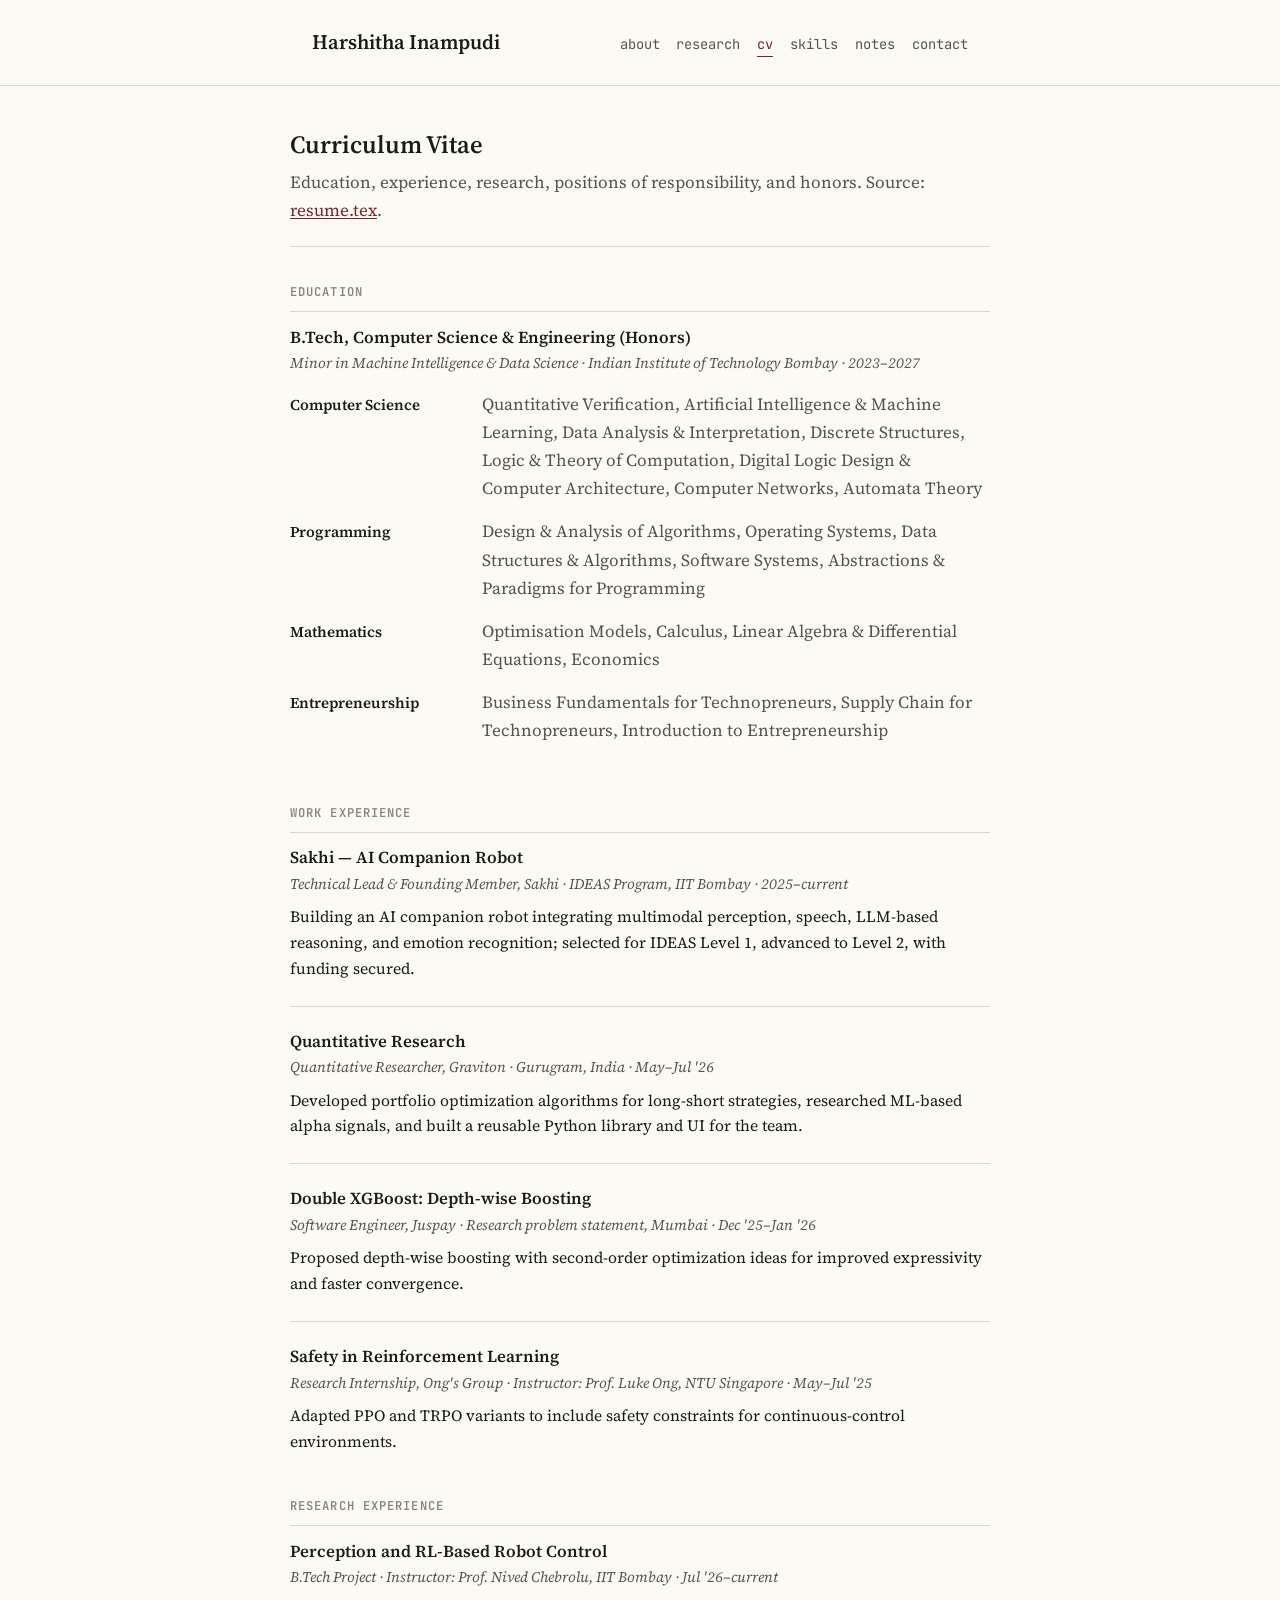
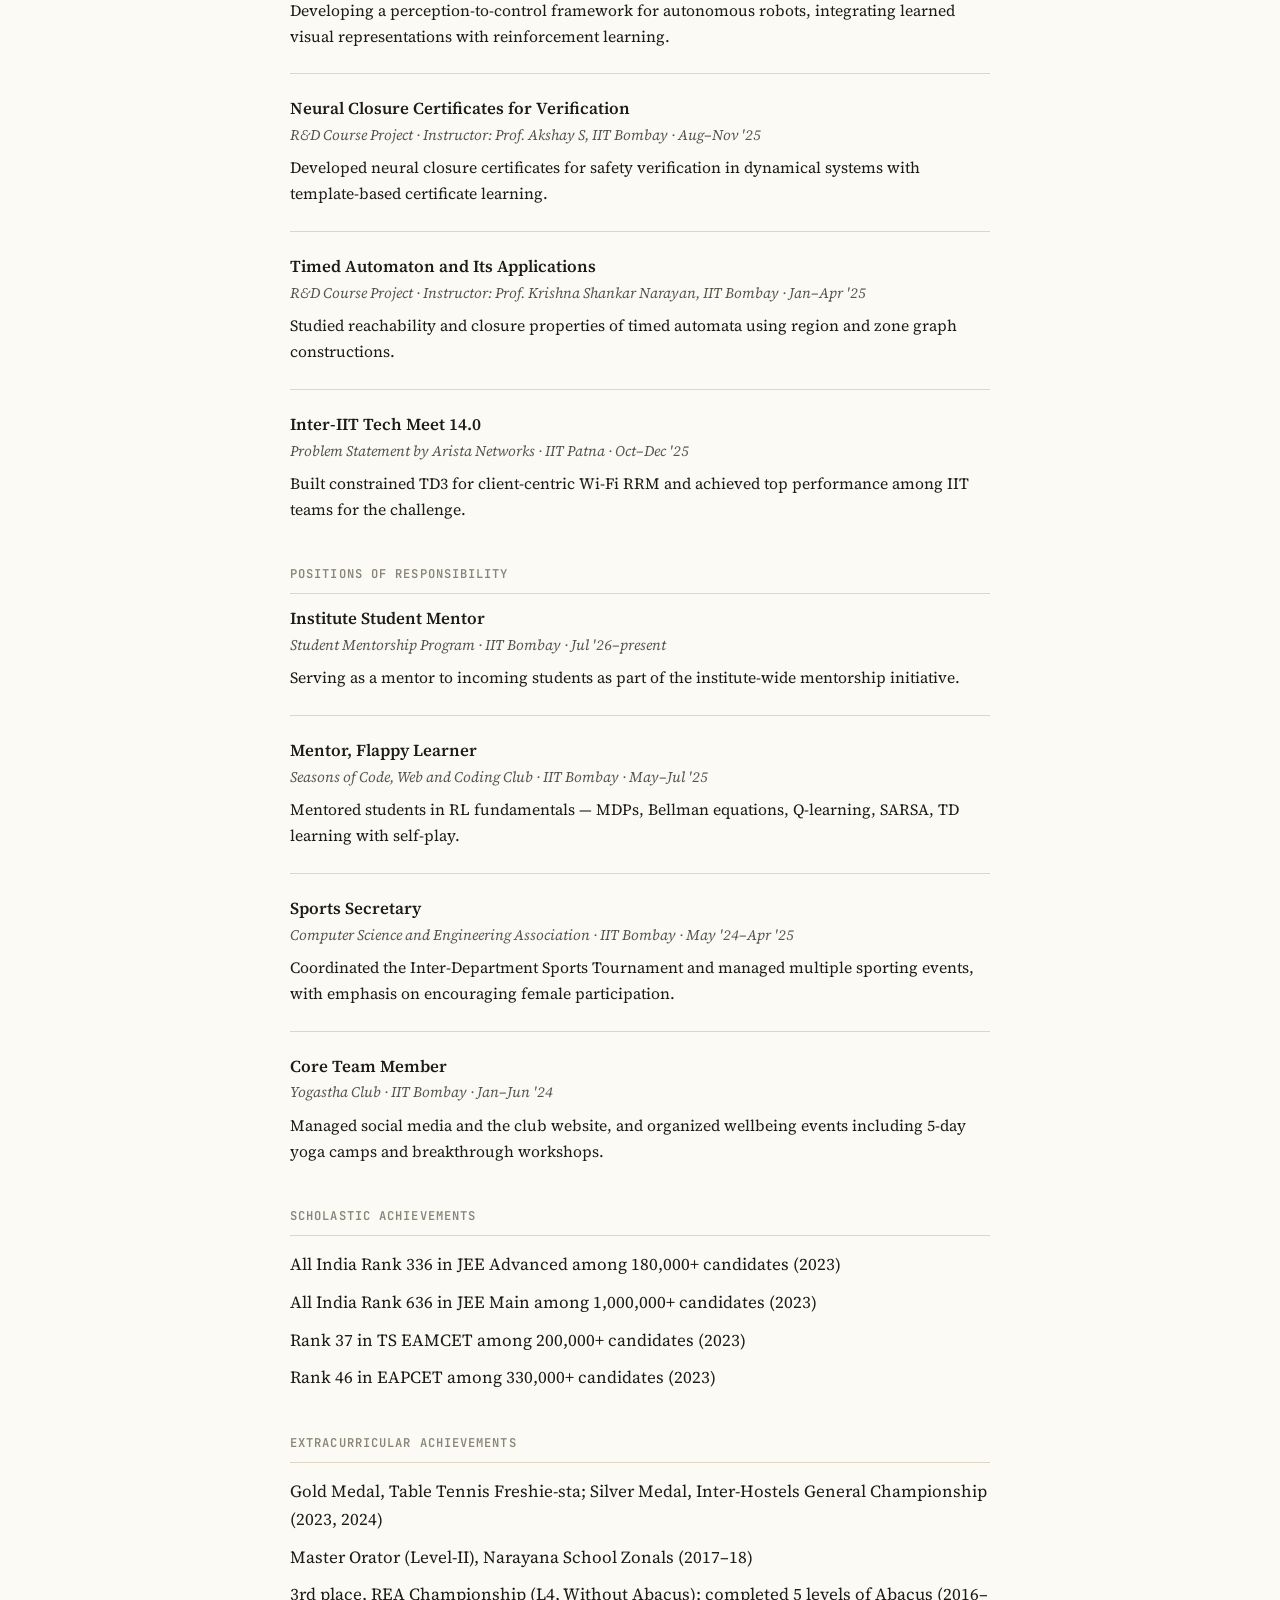
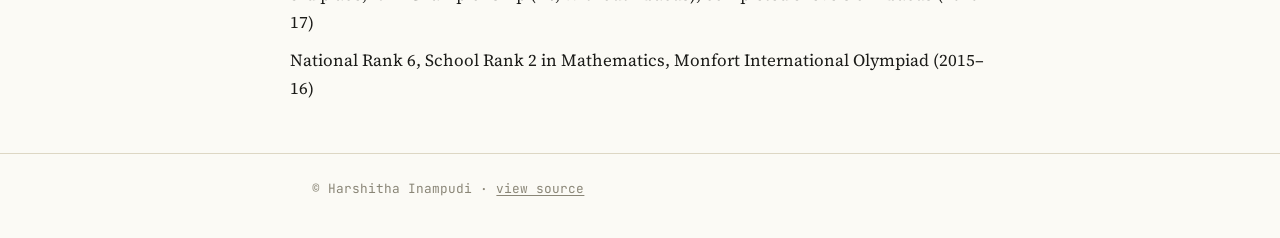
==== commit f166601a: "template changed" ====
--- a/activities.html
+++ b/activities.html
@@ -3,182 +3,165 @@
 <head>
     <meta charset="UTF-8">
     <meta name="viewport" content="width=device-width, initial-scale=1.0">
-    <meta name="description" content="Achievements, research experience, and scholastic records of Harshitha Inampudi.">
-    <title>Achievements | Harshitha Inampudi</title>
+    <meta name="description" content="Curriculum vitae of Harshitha Inampudi: education, research and work experience, positions of responsibility, and honors.">
+    <title>CV | Harshitha Inampudi</title>
     <link rel="preconnect" href="https://fonts.googleapis.com">
     <link rel="preconnect" href="https://fonts.gstatic.com" crossorigin>
-    <link href="https://fonts.googleapis.com/css2?family=Source+Sans+3:wght@400;500;600;700&family=Lora:ital,wght@0,500;0,600;0,700;1,500;1,600&family=JetBrains+Mono:wght@500;600&display=swap" rel="stylesheet">
+    <link href="https://fonts.googleapis.com/css2?family=Source+Serif+4:ital,wght@0,400;0,500;0,600;0,700;1,400;1,500&family=JetBrains+Mono:wght@500;600&display=swap" rel="stylesheet">
     <link rel="stylesheet" href="styles.css">
 </head>
 <body>
-    <div class="page-bg" aria-hidden="true">
-        <span class="shape shape-one"></span>
-        <span class="shape shape-two"></span>
-        <span class="shape shape-three"></span>
-    </div>
-
     <header class="site-header">
-        <div class="container nav-wrap">
-            <a href="index.html" class="brand">Harshitha Inampudi</a>
-            <button class="menu-toggle" id="menuToggle" aria-label="Toggle menu" aria-expanded="false">Menu</button>
-            <nav id="siteNav" class="site-nav">
-                <a href="index.html">Home</a>
-                <a href="projects.html">Projects</a>
-                <a class="active" href="activities.html">Achievements</a>
-                <a href="interests.html">Skills</a>
-                <a href="musings.html">Musings</a>
-                <a href="contact.html">Contact</a>
+        <div class="page header-row">
+            <a href="index.html" class="site-title">Harshitha Inampudi</a>
+            <nav class="site-nav">
+                <a href="index.html">about</a>
+                <a href="projects.html">research</a>
+                <a class="active" href="activities.html">cv</a>
+                <a href="interests.html">skills</a>
+                <a href="musings.html">notes</a>
+                <a href="contact.html">contact</a>
             </nav>
         </div>
     </header>
 
-    <main class="container page-main">
-        <section class="section-block compact">
-            <p class="eyebrow">Achievements</p>
-            <h1>Experience and Academic Milestones</h1>
-            <p class="lead">Research internships, education, leadership, and scholastic records.</p>
-        </section>
+    <main class="page main">
+        <div class="page-head">
+            <h1 class="page-title">Curriculum Vitae</h1>
+            <p class="page-intro">Education, experience, research, positions of responsibility, and honors. Source: <a href="resume.tex">resume.tex</a>.</p>
+        </div>
 
-        <section class="section-block">
-            <div class="section-head">
-                <h2>Work Experience</h2>
-            </div>
-            <div class="cards-grid projects-grid">
-                <article class="info-card project-card">
-                    <h3>Sakhi &mdash; AI Companion Robot</h3>
-                    <p>Technical Lead and Founding Member, Sakhi (IDEAS Program, IIT Bombay). Building an AI companion robot integrating multimodal perception, speech, LLM-based reasoning, and emotion recognition; selected for IDEAS Level 1, advanced to Level 2, with funding secured.</p>
-                    <p class="meta">2025 to Current</p>
-                </article>
-                <article class="info-card project-card">
-                    <h3>Quantitative Research</h3>
-                    <p>Quantitative Researcher, Graviton, Gurugram. Developed portfolio optimization algorithms for long-short strategies, researched ML-based alpha signals, and built a reusable Python library and UI for the team.</p>
-                    <p class="meta">May 2026 to Jul 2026</p>
-                </article>
-                <article class="info-card project-card">
-                    <h3>Double XGBoost: Depth-wise Boosting</h3>
-                    <p>Software Engineer Internship at Juspay. Proposed depth-wise boosting with second-order optimization ideas for improved expressivity and faster convergence.</p>
-                    <p class="meta">Dec 2025 to Jan 2026</p>
-                </article>
-                <article class="info-card project-card">
-                    <h3>Safety in Reinforcement Learning</h3>
-                    <p>Research Internship with Ong's Group, NTU Singapore. Adapted PPO and TRPO variants to include safety constraints for continuous-control environments.</p>
-                    <p class="meta">May 2025 to Jul 2025</p>
+        <section>
+            <p class="section-label">Education</p>
+            <div class="entry-list">
+                <article class="entry">
+                    <h3 class="entry-title">B.Tech, Computer Science &amp; Engineering (Honors)</h3>
+                    <p class="entry-meta">Minor in Machine Intelligence &amp; Data Science &middot; Indian Institute of Technology Bombay &middot; 2023&ndash;2027</p>
+                    <dl class="deflist" style="margin-top: 0.9rem;">
+                        <div class="deflist-row">
+                            <dt>Computer Science</dt>
+                            <dd>Quantitative Verification, Artificial Intelligence &amp; Machine Learning, Data Analysis &amp; Interpretation, Discrete Structures, Logic &amp; Theory of Computation, Digital Logic Design &amp; Computer Architecture, Computer Networks, Automata Theory</dd>
+                        </div>
+                        <div class="deflist-row">
+                            <dt>Programming</dt>
+                            <dd>Design &amp; Analysis of Algorithms, Operating Systems, Data Structures &amp; Algorithms, Software Systems, Abstractions &amp; Paradigms for Programming</dd>
+                        </div>
+                        <div class="deflist-row">
+                            <dt>Mathematics</dt>
+                            <dd>Optimisation Models, Calculus, Linear Algebra &amp; Differential Equations, Economics</dd>
+                        </div>
+                        <div class="deflist-row">
+                            <dt>Entrepreneurship</dt>
+                            <dd>Business Fundamentals for Technopreneurs, Supply Chain for Technopreneurs, Introduction to Entrepreneurship</dd>
+                        </div>
+                    </dl>
                 </article>
             </div>
         </section>
 
-        <section class="section-block">
-            <div class="section-head">
-                <h2>Research Experience</h2>
-            </div>
-            <div class="cards-grid projects-grid">
-                <article class="info-card project-card">
-                    <h3>Perception and RL-Based Robot Control</h3>
-                    <p>B.Tech Project with Prof. Nived Chebrolu, IIT Bombay. Developing a perception-to-control framework for autonomous robots, integrating learned visual representations with reinforcement learning.</p>
-                    <p class="meta">Jul 2026 to Current</p>
+        <section>
+            <p class="section-label">Work Experience</p>
+            <div class="entry-list">
+                <article class="entry">
+                    <h3 class="entry-title">Sakhi &mdash; AI Companion Robot</h3>
+                    <p class="entry-meta">Technical Lead &amp; Founding Member, Sakhi &middot; IDEAS Program, IIT Bombay &middot; 2025&ndash;current</p>
+                    <p class="entry-body">Building an AI companion robot integrating multimodal perception, speech, LLM-based reasoning, and emotion recognition; selected for IDEAS Level 1, advanced to Level 2, with funding secured.</p>
                 </article>
-                <article class="info-card project-card">
-                    <h3>Neural Closure Certificates for Verification</h3>
-                    <p>Developed neural closure certificates for safety verification in dynamical systems with template-based certificate learning.</p>
-                    <p class="meta">Aug 2025 to Nov 2025</p>
+                <article class="entry">
+                    <h3 class="entry-title">Quantitative Research</h3>
+                    <p class="entry-meta">Quantitative Researcher, Graviton &middot; Gurugram, India &middot; May&ndash;Jul '26</p>
+                    <p class="entry-body">Developed portfolio optimization algorithms for long-short strategies, researched ML-based alpha signals, and built a reusable Python library and UI for the team.</p>
                 </article>
-                <article class="info-card project-card">
-                    <h3>Timed Automaton and Its Applications</h3>
-                    <p>Studied reachability and closure properties of timed automata using region and zone graph constructions.</p>
-                    <p class="meta">Jan 2025 to Apr 2025</p>
+                <article class="entry">
+                    <h3 class="entry-title">Double XGBoost: Depth-wise Boosting</h3>
+                    <p class="entry-meta">Software Engineer, Juspay &middot; Research problem statement, Mumbai &middot; Dec '25&ndash;Jan '26</p>
+                    <p class="entry-body">Proposed depth-wise boosting with second-order optimization ideas for improved expressivity and faster convergence.</p>
                 </article>
-                <article class="info-card project-card">
-                    <h3>Inter-IIT Tech Meet 14.0</h3>
-                    <p>Built constrained TD3 for client-centric Wi-Fi RRM and achieved top performance among IIT teams for the challenge.</p>
-                    <p class="meta">IIT Patna | 2025</p>
+                <article class="entry">
+                    <h3 class="entry-title">Safety in Reinforcement Learning</h3>
+                    <p class="entry-meta">Research Internship, Ong's Group &middot; Instructor: Prof. Luke Ong, NTU Singapore &middot; May&ndash;Jul '25</p>
+                    <p class="entry-body">Adapted PPO and TRPO variants to include safety constraints for continuous-control environments.</p>
                 </article>
             </div>
         </section>
 
-        <section class="section-block">
-            <div class="section-head">
-                <h2>Education</h2>
-            </div>
-            <article class="panel">
-                <h3>B.Tech, Computer Science &amp; Engineering (Honors)</h3>
-                <p>Minor in Machine Intelligence &amp; Data Science | Indian Institute of Technology Bombay | 2023 – 2027</p>
-                <dl class="course-table" style="margin-top: 1.1rem;">
-                    <div class="course-row">
-                        <dt>Computer Science</dt>
-                        <dd>Quantitative Verification, Artificial Intelligence &amp; Machine Learning, Data Analysis &amp; Interpretation, Discrete Structures, Logic &amp; Theory of Computation, Digital Logic Design &amp; Computer Architecture, Computer Networks, Automata Theory</dd>
-                    </div>
-                    <div class="course-row">
-                        <dt>Programming</dt>
-                        <dd>Design &amp; Analysis of Algorithms, Operating Systems, Data Structures &amp; Algorithms, Software Systems, Abstractions &amp; Paradigms for Programming</dd>
-                    </div>
-                    <div class="course-row">
-                        <dt>Mathematics</dt>
-                        <dd>Optimisation Models, Calculus, Linear Algebra &amp; Differential Equations, Economics</dd>
-                    </div>
-                    <div class="course-row">
-                        <dt>Entrepreneurship</dt>
-                        <dd>Business Fundamentals for Technopreneurs, Supply Chain for Technopreneurs, Introduction to Entrepreneurship</dd>
-                    </div>
-                </dl>
-            </article>
-        </section>
-
-        <section class="section-block">
-            <div class="section-head">
-                <h2>Positions of Responsibility</h2>
-            </div>
-            <div class="cards-grid projects-grid">
-                <article class="info-card project-card">
-                    <h3>Institute Student Mentor</h3>
-                    <p>Student Mentorship Program, IIT Bombay. Serving as a mentor to incoming students as part of the institute-wide mentorship initiative.</p>
-                    <p class="meta">Jul 2026 to Present</p>
+        <section>
+            <p class="section-label">Research Experience</p>
+            <div class="entry-list">
+                <article class="entry">
+                    <h3 class="entry-title">Perception and RL-Based Robot Control</h3>
+                    <p class="entry-meta">B.Tech Project &middot; Instructor: Prof. Nived Chebrolu, IIT Bombay &middot; Jul '26&ndash;current</p>
+                    <p class="entry-body">Developing a perception-to-control framework for autonomous robots, integrating learned visual representations with reinforcement learning.</p>
                 </article>
-                <article class="info-card project-card">
-                    <h3>Mentor, Flappy Learner</h3>
-                    <p>Seasons of Code, Web and Coding Club. Mentored students on RL fundamentals — MDPs, Bellman equations, Q-learning, SARSA, TD learning with self-play.</p>
-                    <p class="meta">May 2025 to Jul 2025</p>
+                <article class="entry">
+                    <h3 class="entry-title">Neural Closure Certificates for Verification</h3>
+                    <p class="entry-meta">R&amp;D Course Project &middot; Instructor: Prof. Akshay S, IIT Bombay &middot; Aug&ndash;Nov '25</p>
+                    <p class="entry-body">Developed neural closure certificates for safety verification in dynamical systems with template-based certificate learning.</p>
                 </article>
-                <article class="info-card project-card">
-                    <h3>Sports Secretary</h3>
-                    <p>Computer Science &amp; Engineering Association, IIT Bombay. Coordinated the Inter-Department Sports Tournament and managed multiple sporting events.</p>
-                    <p class="meta">May 2024 to Apr 2025</p>
+                <article class="entry">
+                    <h3 class="entry-title">Timed Automaton and Its Applications</h3>
+                    <p class="entry-meta">R&amp;D Course Project &middot; Instructor: Prof. Krishna Shankar Narayan, IIT Bombay &middot; Jan&ndash;Apr '25</p>
+                    <p class="entry-body">Studied reachability and closure properties of timed automata using region and zone graph constructions.</p>
                 </article>
-                <article class="info-card project-card">
-                    <h3>Core Team Member</h3>
-                    <p>Yogastha Club, IIT Bombay. Managed social media, improved the club website, and organized wellbeing events including 5-day yoga camps.</p>
-                    <p class="meta">Jan 2024 to Jun 2024</p>
+                <article class="entry">
+                    <h3 class="entry-title">Inter-IIT Tech Meet 14.0</h3>
+                    <p class="entry-meta">Problem Statement by Arista Networks &middot; IIT Patna &middot; Oct&ndash;Dec '25</p>
+                    <p class="entry-body">Built constrained TD3 for client-centric Wi-Fi RRM and achieved top performance among IIT teams for the challenge.</p>
                 </article>
             </div>
         </section>
 
-        <section class="section-block">
-            <h2>Scholastic Records</h2>
-            <ul class="fancy-list">
-                <li>All India Rank 336 in JEE Advanced among 180,000+ candidates (2023)</li>
-                <li>All India Rank 636 in JEE Main among 1,000,000+ candidates (2023)</li>
-                <li>Rank 37 in TS EAMCET among 200,000+ candidates (2023)</li>
-                <li>Rank 46 in EAPCET among 330,000+ candidates (2023)</li>
+        <section>
+            <p class="section-label">Positions of Responsibility</p>
+            <div class="entry-list">
+                <article class="entry">
+                    <h3 class="entry-title">Institute Student Mentor</h3>
+                    <p class="entry-meta">Student Mentorship Program &middot; IIT Bombay &middot; Jul '26&ndash;present</p>
+                    <p class="entry-body">Serving as a mentor to incoming students as part of the institute-wide mentorship initiative.</p>
+                </article>
+                <article class="entry">
+                    <h3 class="entry-title">Mentor, Flappy Learner</h3>
+                    <p class="entry-meta">Seasons of Code, Web and Coding Club &middot; IIT Bombay &middot; May&ndash;Jul '25</p>
+                    <p class="entry-body">Mentored students in RL fundamentals &mdash; MDPs, Bellman equations, Q-learning, SARSA, TD learning with self-play.</p>
+                </article>
+                <article class="entry">
+                    <h3 class="entry-title">Sports Secretary</h3>
+                    <p class="entry-meta">Computer Science and Engineering Association &middot; IIT Bombay &middot; May '24&ndash;Apr '25</p>
+                    <p class="entry-body">Coordinated the Inter-Department Sports Tournament and managed multiple sporting events, with emphasis on encouraging female participation.</p>
+                </article>
+                <article class="entry">
+                    <h3 class="entry-title">Core Team Member</h3>
+                    <p class="entry-meta">Yogastha Club &middot; IIT Bombay &middot; Jan&ndash;Jun '24</p>
+                    <p class="entry-body">Managed social media and the club website, and organized wellbeing events including 5-day yoga camps and breakthrough workshops.</p>
+                </article>
+            </div>
+        </section>
+
+        <section>
+            <p class="section-label">Scholastic Achievements</p>
+            <ul class="simple-list" style="padding-left: 0;">
+                <li style="padding-left: 0;">All India Rank 336 in JEE Advanced among 180,000+ candidates (2023)</li>
+                <li style="padding-left: 0;">All India Rank 636 in JEE Main among 1,000,000+ candidates (2023)</li>
+                <li style="padding-left: 0;">Rank 37 in TS EAMCET among 200,000+ candidates (2023)</li>
+                <li style="padding-left: 0;">Rank 46 in EAPCET among 330,000+ candidates (2023)</li>
             </ul>
         </section>
 
-        <section class="section-block">
-            <h2>Extracurricular Achievements</h2>
-            <ul class="fancy-list">
-                <li>Gold Medal, Table Tennis Freshie-sta; Silver Medal, Inter-Hostels General Championship (2023, 2024)</li>
-                <li>Master Orator (Level-II), Narayana School Zonals (2017–18)</li>
-                <li>3rd place, REA Championship (L4, Without Abacus); completed 5 levels of Abacus (2016–17)</li>
-                <li>National Rank 6, School Rank 2 in Mathematics, Monfort International Olympiad (2015–16)</li>
+        <section>
+            <p class="section-label">Extracurricular Achievements</p>
+            <ul class="simple-list" style="padding-left: 0;">
+                <li style="padding-left: 0;">Gold Medal, Table Tennis Freshie-sta; Silver Medal, Inter-Hostels General Championship (2023, 2024)</li>
+                <li style="padding-left: 0;">Master Orator (Level-II), Narayana School Zonals (2017&ndash;18)</li>
+                <li style="padding-left: 0;">3rd place, REA Championship (L4, Without Abacus); completed 5 levels of Abacus (2016&ndash;17)</li>
+                <li style="padding-left: 0;">National Rank 6, School Rank 2 in Mathematics, Monfort International Olympiad (2015&ndash;16)</li>
             </ul>
         </section>
     </main>
 
     <footer class="site-footer">
-        <div class="container footer-wrap">
-            <p>Harshitha Inampudi | Research and Engineering Portfolio</p>
-            <p>&copy; <span id="year"></span> All rights reserved.</p>
-        </div>
+        <p class="page">&copy; <span id="year"></span> Harshitha Inampudi &middot; <a href="https://github.com/Harsheys18/Harsheys18.github.io" target="_blank" rel="noopener noreferrer">view source</a></p>
     </footer>
 
     <script src="script.js"></script>
 </body>
-</html>+</html>
--- a/styles.css
+++ b/styles.css
@@ -1,19 +1,13 @@
 :root {
-    --bg: #faf7f0;
-    --surface: #ffffff;
-    --surface-alt: #f2ede1;
-    --ink: #1c2430;
-    --ink-soft: #5c6572;
-    --line: #e1dbca;
+    --bg: #fbfaf5;
+    --text: #1b1b18;
+    --text-soft: #57544a;
+    --text-faint: #8a8677;
+    --rule: #ddd7c4;
+    --rule-strong: #c9c2a9;
     --accent: #7a2727;
-    --accent-deep: #591c1c;
-    --accent-soft: rgba(122, 39, 39, 0.08);
-    --gold: #9c7a2e;
-    --radius: 3px;
-    --radius-lg: 6px;
-    --shadow-sm: 0 1px 3px rgba(28, 24, 12, 0.07);
-    --shadow: 0 10px 26px rgba(28, 24, 12, 0.09);
-    --grid-line: rgba(28, 36, 48, 0.05);
+    --accent-soft: rgba(122, 39, 39, 0.07);
+    --link: #7a2727;
 }
 
 * {
@@ -27,184 +21,98 @@
 }
 
 body {
-    font-family: "Source Sans 3", "Inter", sans-serif;
-    color: var(--ink);
+    font-family: "Source Serif 4", Georgia, "Times New Roman", serif;
+    font-size: 17px;
+    color: var(--text);
     background: var(--bg);
-    line-height: 1.68;
+    line-height: 1.65;
+}
+
+.mono {
+    font-family: "JetBrains Mono", "Courier New", monospace;
 }
 
 a {
-    color: inherit;
+    color: var(--link);
+    text-decoration-thickness: 1px;
+    text-underline-offset: 2px;
+}
+
+a:hover {
+    color: var(--accent);
 }
 
 h1,
 h2,
-h3,
-h4,
-h5,
-h6 {
+h3 {
+    font-family: "Source Serif 4", Georgia, serif;
+    font-weight: 600;
+    line-height: 1.3;
+    color: var(--text);
     margin: 0;
-    line-height: 1.24;
-    font-family: "Lora", serif;
+}
+
+p {
+    margin: 0 0 1rem;
+}
+
+p:last-child {
+    margin-bottom: 0;
+}
+
+ul,
+ol {
+    margin: 0;
+    padding: 0;
+}
+
+.page {
+    width: 100%;
+    max-width: 700px;
+    margin: 0 auto;
+    padding: 0 1.4rem;
+}
+
+/* ---------- Header ---------- */
+.site-header {
+    border-bottom: 1px solid var(--rule);
+    padding: 1.6rem 0;
+}
+
+.header-row {
+    display: flex;
+    flex-wrap: wrap;
+    align-items: baseline;
+    justify-content: space-between;
+    gap: 0.6rem 1.4rem;
+}
+
+.site-title {
+    font-family: "Source Serif 4", Georgia, serif;
+    font-size: 1.28rem;
     font-weight: 600;
-    color: var(--ink);
-}
-
-.mono {
-    font-family: "JetBrains Mono", monospace;
-}
-
-@media (prefers-reduced-motion: no-preference) {
-    .reveal {
-        opacity: 0;
-        transform: translateY(14px);
-        transition: opacity 0.6s ease, transform 0.6s ease;
-    }
-
-    .reveal.in-view {
-        opacity: 1;
-        transform: none;
-    }
-}
-
-.scroll-progress {
-    position: fixed;
-    top: 0;
-    left: 0;
-    height: 2px;
-    width: 0%;
-    background: var(--accent);
-    z-index: 60;
-    transition: width 0.1s linear;
-}
-
-.back-to-top {
-    position: fixed;
-    right: 1.4rem;
-    bottom: 1.4rem;
-    width: 44px;
-    height: 44px;
-    border-radius: var(--radius);
-    background: var(--ink);
-    color: var(--bg);
-    border: none;
-    display: flex;
-    align-items: center;
-    justify-content: center;
-    font-size: 1.05rem;
-    font-family: "Lora", serif;
-    cursor: pointer;
-    box-shadow: var(--shadow);
-    opacity: 0;
-    pointer-events: none;
-    transform: translateY(8px);
-    transition: 0.25s ease;
-    z-index: 40;
-}
-
-.back-to-top:hover {
-    background: var(--accent);
-}
-
-.back-to-top.visible {
-    opacity: 1;
-    pointer-events: auto;
-    transform: none;
-}
-
-p {
-    margin: 0;
-}
-
-.container {
-    width: min(1180px, 92vw);
-    margin: 0 auto;
-}
-
-.hero-bg {
-    position: absolute;
-    top: 0;
-    left: 0;
-    right: 0;
-    min-height: 760px;
-    background: var(--bg);
-    z-index: -3;
-    overflow: hidden;
-    border-bottom: 1px solid var(--line);
-}
-
-.hero-bg::before {
-    content: "";
-    position: absolute;
-    inset: 0;
-    background-image:
-        linear-gradient(var(--grid-line) 1px, transparent 1px),
-        linear-gradient(90deg, var(--grid-line) 1px, transparent 1px);
-    background-size: 42px 42px;
-    mask-image: linear-gradient(to bottom, rgba(0, 0, 0, 1) 40%, rgba(0, 0, 0, 0) 100%);
-    -webkit-mask-image: linear-gradient(to bottom, rgba(0, 0, 0, 1) 40%, rgba(0, 0, 0, 0) 100%);
-}
-
-.page-bg {
-    position: fixed;
-    inset: 0;
-    z-index: -3;
-    pointer-events: none;
-    background: var(--bg);
-}
-
-.shape {
-    display: none;
-}
-
-.site-header {
-    position: sticky;
-    top: 0;
-    z-index: 30;
-    backdrop-filter: blur(8px);
-    background: rgba(250, 247, 240, 0.92);
-    border-bottom: 1px solid var(--line);
-}
-
-.nav-wrap {
-    min-height: 78px;
-    display: flex;
-    align-items: center;
-    justify-content: space-between;
-}
-
-.brand {
     text-decoration: none;
-    font-family: "Lora", serif;
-    font-style: italic;
-    font-size: 1.5rem;
-    font-weight: 600;
-    letter-spacing: -0.01em;
-    color: var(--ink);
+    color: var(--text);
+    letter-spacing: -0.005em;
 }
 
 .site-nav {
     display: flex;
-    align-items: center;
-    gap: 0.3rem;
+    flex-wrap: wrap;
+    gap: 0.15rem 1.05rem;
+    font-family: "JetBrains Mono", monospace;
+    font-size: 0.86rem;
 }
 
 .site-nav a {
     text-decoration: none;
-    color: var(--ink-soft);
-    font-weight: 600;
-    font-size: 0.88rem;
-    letter-spacing: 0.03em;
-    text-transform: uppercase;
-    padding: 0.5rem 0.9rem;
-    border-radius: var(--radius);
-    border-bottom: 2px solid transparent;
-    transition: 0.2s ease;
+    color: var(--text-soft);
+    border-bottom: 1px solid transparent;
+    padding-bottom: 1px;
 }
 
 .site-nav a:hover {
-    color: var(--ink);
-    border-bottom-color: var(--line);
+    color: var(--accent);
 }
 
 .site-nav a.active {
@@ -212,639 +120,287 @@
     border-bottom-color: var(--accent);
 }
 
-.menu-toggle {
-    display: none;
-    border: 1px solid var(--line);
-    background: var(--surface);
-    color: var(--ink);
-    padding: 0.55rem 0.8rem;
-    border-radius: var(--radius);
-    font-weight: 700;
-    cursor: pointer;
-}
-
-.hero-modern {
-    padding: 5rem 0 3rem;
-}
-
-.hero-eyebrow {
-    font-family: "JetBrains Mono", monospace;
+/* ---------- Main layout ---------- */
+.main {
+    padding: 2.6rem 0 3.2rem;
+}
+
+.sr-only {
+    position: absolute;
+    width: 1px;
+    height: 1px;
+    padding: 0;
+    margin: -1px;
+    overflow: hidden;
+    clip: rect(0, 0, 0, 0);
+    white-space: nowrap;
+    border: 0;
+}
+
+.intro {
+    margin-bottom: 2.6rem;
+}
+
+.lede {
+    font-size: 1.14rem;
+    color: var(--text);
+}
+
+.contact-line {
+    margin-top: 1.4rem;
+    font-family: "JetBrains Mono", monospace;
+    font-size: 0.88rem;
+    color: var(--text-soft);
+}
+
+section + section {
+    margin-top: 2.6rem;
+}
+
+.page-title {
+    font-size: 1.55rem;
+    margin-bottom: 0.5rem;
+}
+
+.page-intro {
+    color: var(--text-soft);
+    margin-bottom: 1.8rem;
+}
+
+.page-head {
+    margin-bottom: 2.2rem;
+    padding-bottom: 1.4rem;
+    border-bottom: 1px solid var(--rule);
+}
+
+/* ---------- Section labels ---------- */
+.section-label {
+    font-family: "JetBrains Mono", monospace;
+    text-transform: uppercase;
+    letter-spacing: 0.09em;
+    font-size: 0.76rem;
+    font-weight: 600;
+    color: var(--text-faint);
+    margin: 0 0 0.9rem;
+    padding-bottom: 0.55rem;
+    border-bottom: 1px solid var(--rule);
+}
+
+.section-note {
+    color: var(--text-soft);
+    font-size: 0.96rem;
+    margin: -0.4rem 0 1.1rem;
+    font-style: italic;
+}
+
+/* ---------- Jump nav (domains) ---------- */
+.jump-nav {
+    font-family: "JetBrains Mono", monospace;
+    font-size: 0.85rem;
+    color: var(--text-faint);
+    margin-top: 1.1rem;
+}
+
+.jump-nav a {
+    color: var(--text-soft);
+    text-decoration: none;
+    border-bottom: 1px dotted var(--rule-strong);
+}
+
+.jump-nav a:hover {
     color: var(--accent);
-    font-size: 0.86rem;
+    border-bottom-color: var(--accent);
+}
+
+.jump-nav .sep {
+    color: var(--rule-strong);
+    padding: 0 0.4rem;
+}
+
+/* ---------- Entries (projects / cv / notes) ---------- */
+.entry-list {
+    display: grid;
+    gap: 1.5rem;
+}
+
+.entry {
+    padding-bottom: 1.5rem;
+    border-bottom: 1px solid var(--rule);
+}
+
+.entry:last-child {
+    border-bottom: none;
+    padding-bottom: 0;
+}
+
+.entry-title {
+    font-size: 1.05rem;
     font-weight: 600;
-    text-transform: uppercase;
-    letter-spacing: 0.08em;
-    margin-bottom: 1.4rem;
-}
-
-.hero-title {
-    font-size: clamp(2.2rem, 4.4vw, 3.7rem);
-    max-width: 880px;
-    letter-spacing: -0.01em;
-    margin-bottom: 1.4rem;
+    margin-bottom: 0.18rem;
+}
+
+.entry-meta {
+    font-style: italic;
+    color: var(--text-soft);
+    font-size: 0.92rem;
+    margin-bottom: 0.5rem;
+}
+
+.entry-body {
+    color: var(--text);
+    font-size: 0.98rem;
+}
+
+.entry-links {
+    margin-top: 0.5rem;
+    font-family: "JetBrains Mono", monospace;
+    font-size: 0.84rem;
+}
+
+.entry-links a {
+    text-decoration: none;
+    border-bottom: 1px solid var(--rule-strong);
+}
+
+.entry-links a:hover {
+    border-bottom-color: var(--accent);
+}
+
+.entry-links .sep {
+    color: var(--rule-strong);
+    padding: 0 0.35rem;
+}
+
+/* ---------- News / timeline list ---------- */
+.news-list,
+.simple-list {
+    list-style: none;
+    display: grid;
+    gap: 0.6rem;
+}
+
+.news-list li,
+.simple-list li {
+    padding-left: 3.6rem;
+    position: relative;
+    color: var(--text);
+}
+
+.news-date {
+    position: absolute;
+    left: 0;
+    font-family: "JetBrains Mono", monospace;
+    font-size: 0.82rem;
+    color: var(--text-faint);
+}
+
+/* ---------- Definition-style skill/course lists ---------- */
+.deflist {
+    display: grid;
+    gap: 0.95rem;
+}
+
+.deflist-row {
+    display: grid;
+    grid-template-columns: 176px 1fr;
+    gap: 1rem;
+    align-items: baseline;
+}
+
+.deflist-row dt {
     font-weight: 600;
-}
-
-.hero-lead {
-    max-width: 780px;
-    color: var(--ink-soft);
-    font-size: clamp(1.02rem, 1.3vw, 1.18rem);
-    margin-bottom: 2.1rem;
-}
-
-.hero-actions-modern {
-    display: flex;
-    flex-wrap: wrap;
-    gap: 0.9rem;
-}
-
-.btn-modern,
-.btn {
-    display: inline-flex;
-    align-items: center;
-    justify-content: center;
-    text-decoration: none;
-    border-radius: var(--radius);
-    font-weight: 600;
-    font-size: 0.95rem;
-    transition: 0.2s ease;
-}
-
-.btn-modern {
-    padding: 0.78rem 1.5rem;
-}
-
-.btn-orange,
-.btn-primary {
-    background: var(--ink);
-    color: var(--bg);
-    border: 1px solid var(--ink);
-}
-
-.btn-orange:hover,
-.btn-primary:hover {
-    background: var(--accent);
-    border-color: var(--accent);
-}
-
-.btn-outline,
-.btn-ghost {
-    border: 1px solid var(--ink);
-    background: transparent;
-    color: var(--ink);
-}
-
-.btn-outline:hover,
-.btn-ghost:hover {
-    border-color: var(--accent);
-    color: var(--accent);
-    background: var(--accent-soft);
-}
-
-.btn {
-    padding: 0.72rem 1.4rem;
-}
-
-.stats-modern-grid {
-    display: grid;
-    grid-template-columns: repeat(4, minmax(0, 1fr));
-    gap: 0;
-    margin: 2.4rem 0 5rem;
-    border-top: 1px solid var(--line);
-    border-left: 1px solid var(--line);
-}
-
-.stat-card-modern {
-    background: var(--surface);
-    border-right: 1px solid var(--line);
-    border-bottom: 1px solid var(--line);
-    border-radius: 0;
-    box-shadow: none;
-    padding: 1.5rem 1.3rem;
-    min-height: 160px;
-}
-
-.stat-card-modern h2 {
-    font-size: clamp(1.7rem, 2vw, 2.4rem);
-    color: var(--accent);
-    margin-bottom: 0.7rem;
-    font-weight: 600;
-}
-
-.stat-card-modern .xl-stat {
-    font-size: clamp(1.35rem, 1.8vw, 1.9rem);
-}
-
-.stat-card-modern p {
-    color: var(--ink-soft);
-    font-size: 0.96rem;
-}
-
-.page-main {
-    padding: 3.2rem 0 4.8rem;
-}
-
-.section-block {
-    margin-bottom: 4.2rem;
-}
-
-.section-block.compact {
-    margin-bottom: 2.5rem;
-}
-
-.eyebrow {
-    font-family: "JetBrains Mono", monospace;
-    color: var(--accent);
-    text-transform: uppercase;
-    font-size: 0.8rem;
-    font-weight: 600;
-    letter-spacing: 0.1em;
-    margin-bottom: 0.7rem;
-}
-
-.lead {
-    margin-top: 1rem;
-    max-width: 820px;
-    color: var(--ink-soft);
-    font-size: 1.08rem;
-}
-
-.section-head {
-    display: flex;
-    justify-content: space-between;
-    align-items: flex-end;
-    gap: 1rem;
-    margin-bottom: 1.4rem;
-    padding-bottom: 0.8rem;
-    border-bottom: 1px solid var(--line);
-}
-
-.section-head h2,
-.section-block h2 {
-    font-size: clamp(1.5rem, 2.4vw, 1.9rem);
-    letter-spacing: -0.01em;
-    font-weight: 600;
-}
-
-.cards-grid {
-    display: grid;
-    grid-template-columns: repeat(auto-fit, minmax(260px, 1fr));
-    gap: 1rem;
-}
-
-.info-card,
-.panel {
-    background: var(--surface);
-    border: 1px solid var(--line);
-    border-radius: var(--radius-lg);
-    box-shadow: var(--shadow-sm);
-    padding: 1.4rem 1.3rem;
-    transition: 0.2s ease;
-}
-
-.info-card:hover {
-    border-color: rgba(122, 39, 39, 0.28);
-    box-shadow: var(--shadow);
-}
-
-.info-card h3,
-.panel h3 {
-    font-size: 1.14rem;
-    margin-bottom: 0.55rem;
-    font-weight: 600;
-}
-
-.info-card p,
-.panel p {
-    color: var(--ink-soft);
-}
-
-.project-card .pill-row {
-    margin: 0.8rem 0 0.15rem;
-}
-
-.project-card .pill {
-    font-size: 0.76rem;
-    padding: 0.28rem 0.6rem;
-}
-
-.project-card .meta {
-    margin-top: 0.9rem;
-    font-size: 0.82rem;
-    font-family: "JetBrains Mono", monospace;
-    color: var(--gold);
-    font-weight: 600;
-}
-
-.two-column {
-    display: grid;
-    grid-template-columns: 1fr 1fr;
-    gap: 1.1rem;
-}
-
-.text-link {
-    display: inline-flex;
-    margin-top: 0.75rem;
-    color: var(--accent);
-    text-decoration: none;
-    font-weight: 600;
-    border-bottom: 1px solid transparent;
-}
-
-.text-link:hover {
-    border-bottom-color: var(--accent);
-}
-
-.fancy-list {
-    list-style: none;
-    padding: 0;
+    font-size: 0.94rem;
+}
+
+.deflist-row dd {
     margin: 0;
-    display: grid;
-    gap: 0.55rem;
-}
-
-.fancy-list li {
-    background: var(--surface);
-    border: 1px solid var(--line);
-    border-left: 3px solid var(--accent);
-    border-radius: var(--radius);
-    padding: 0.78rem 0.95rem;
-    color: var(--ink);
-}
-
-.contact-form {
-    display: grid;
-    gap: 0.7rem;
-    max-width: 720px;
-}
-
-.contact-form label {
-    font-weight: 600;
-    color: var(--ink);
-    font-size: 0.92rem;
-}
-
-.contact-form input,
-.contact-form textarea {
-    width: 100%;
-    border: 1px solid var(--line);
-    border-radius: var(--radius);
-    padding: 0.75rem 0.9rem;
-    background: var(--surface);
-    color: var(--ink);
-    font: inherit;
-}
-
-.contact-form input:focus,
-.contact-form textarea:focus {
-    outline: none;
-    border-color: var(--accent);
-    box-shadow: 0 0 0 3px var(--accent-soft);
-}
-
-.cta-strip {
-    margin-bottom: 4.8rem;
-    border-radius: var(--radius-lg);
-    padding: 2.2rem 1.6rem;
-    background: var(--ink);
-    color: var(--bg);
-    border: 1px solid var(--ink);
-}
-
-.cta-strip h2,
-.cta-strip .lead {
-    color: var(--bg);
-}
-
-.cta-strip .lead {
-    margin-bottom: 1.1rem;
-    opacity: 0.78;
-}
-
-.cta-strip .btn-primary {
-    background: var(--bg);
-    color: var(--ink);
-    border-color: var(--bg);
-}
-
-.cta-strip .btn-primary:hover {
-    background: var(--accent);
-    color: var(--bg);
-    border-color: var(--accent);
-}
-
-.site-footer {
-    border-top: 1px solid var(--line);
-    background: var(--surface-alt);
-}
-
-.footer-wrap {
-    min-height: 76px;
-    display: flex;
-    align-items: center;
-    justify-content: space-between;
-    gap: 1rem;
-    color: var(--ink-soft);
-    font-size: 0.9rem;
-}
-
-@media (max-width: 960px) {
-    .stats-modern-grid {
-        grid-template-columns: repeat(2, minmax(0, 1fr));
-    }
-
-    .two-column {
-        grid-template-columns: 1fr;
-    }
-}
-
-@media (max-width: 780px) {
-    .menu-toggle {
-        display: inline-flex;
-    }
-
-    .site-nav {
-        display: none;
-        position: absolute;
-        top: calc(100% + 2px);
-        left: 0;
-        right: 0;
-        background: var(--surface);
-        border-bottom: 1px solid var(--line);
-        box-shadow: var(--shadow-sm);
-        padding: 0.8rem;
-        flex-direction: column;
-        align-items: stretch;
-        gap: 0.3rem;
-    }
-
-    .site-nav a {
-        text-align: center;
-    }
-
-    .site-nav.active {
-        display: flex;
-    }
-
-    .hero-modern {
-        padding-top: 3.5rem;
-    }
-
-    .stats-modern-grid {
-        grid-template-columns: 1fr;
-    }
-
-    .hero-bg {
-        min-height: 900px;
-    }
-
-    .footer-wrap {
-        flex-direction: column;
-        justify-content: center;
-        padding: 0.9rem 0;
-        text-align: center;
-    }
-}
-
-/* ---------- Research interest cards ---------- */
-.research-grid {
-    display: grid;
-    grid-template-columns: repeat(auto-fit, minmax(240px, 1fr));
-    gap: 1rem;
-}
-
-.research-card {
-    background: var(--surface);
-    border: 1px solid var(--line);
-    border-radius: var(--radius-lg);
-    box-shadow: var(--shadow-sm);
-    padding: 1.4rem 1.3rem;
-    transition: 0.2s ease;
-}
-
-.research-card:hover {
-    transform: translateY(-2px);
-    box-shadow: var(--shadow);
-    border-color: rgba(122, 39, 39, 0.3);
-}
-
-.research-icon {
-    width: 38px;
-    height: 38px;
-    border-radius: var(--radius);
-    display: flex;
-    align-items: center;
-    justify-content: center;
-    background: var(--accent-soft);
-    border: 1px solid rgba(122, 39, 39, 0.22);
-    color: var(--accent);
-    font-size: 1.15rem;
-    margin-bottom: 0.9rem;
-    font-family: "Lora", serif;
-}
-
-.research-card h3 {
-    font-size: 1.05rem;
-    margin-bottom: 0.4rem;
-}
-
-.research-card p {
-    color: var(--ink-soft);
-    font-size: 0.93rem;
-}
-
-/* ---------- Timeline ---------- */
-.timeline {
-    position: relative;
-    display: grid;
-    gap: 1.6rem;
-    padding-left: 1.9rem;
-    border-left: 1px solid var(--line);
-}
-
-.timeline-item {
-    position: relative;
-}
-
-.timeline-item::before {
-    content: "";
-    position: absolute;
-    left: -2.38rem;
-    top: 0.25rem;
-    width: 10px;
-    height: 10px;
-    border-radius: 999px;
-    background: var(--bg);
-    border: 2px solid var(--accent);
-}
-
-.timeline-year {
-    font-family: "JetBrains Mono", monospace;
-    color: var(--accent);
-    font-weight: 600;
-    font-size: 0.86rem;
-    letter-spacing: 0.04em;
-    margin-bottom: 0.35rem;
-    text-transform: uppercase;
-}
-
-.timeline-item h3 {
-    font-size: 1.1rem;
-    margin-bottom: 0.45rem;
-}
-
-.timeline-item ul {
-    margin: 0;
-    padding-left: 1.1rem;
-    color: var(--ink-soft);
-    display: grid;
-    gap: 0.32rem;
-}
-
-/* ---------- Skill / tag pills ---------- */
-.pill-row {
-    display: flex;
-    flex-wrap: wrap;
-    gap: 0.45rem;
-}
-
-.pill {
-    display: inline-flex;
-    align-items: center;
-    padding: 0.38rem 0.75rem;
-    border-radius: var(--radius);
-    background: var(--surface-alt);
-    border: 1px solid var(--line);
-    color: var(--ink);
-    font-family: "JetBrains Mono", monospace;
-    font-size: 0.8rem;
-    font-weight: 500;
-}
-
-/* ---------- Future / aspirational callout ---------- */
-.future-note {
-    border: 1px dashed rgba(156, 122, 46, 0.5);
-    background: rgba(156, 122, 46, 0.06);
-    border-radius: var(--radius-lg);
-    padding: 1.25rem 1.4rem;
-}
-
-.future-note .eyebrow {
-    color: var(--gold);
-}
-
-.future-note p {
-    color: var(--ink-soft);
-}
-
-/* ---------- Domain quick-nav ---------- */
-.domain-nav {
-    display: flex;
-    flex-wrap: wrap;
-    gap: 0.5rem;
-    margin-top: 1.3rem;
-}
-
-.domain-nav a {
-    text-decoration: none;
-    color: var(--ink);
-    font-weight: 600;
-    font-size: 0.86rem;
-    padding: 0.42rem 0.85rem;
-    border-radius: 999px;
-    border: 1px solid var(--line);
-    background: var(--surface);
-    transition: 0.2s ease;
-}
-
-.domain-nav a:hover {
-    border-color: var(--accent);
-    color: var(--accent);
-    background: var(--accent-soft);
-}
-
-/* ---------- Musings ---------- */
-.musing-grid {
-    display: grid;
-    grid-template-columns: repeat(auto-fit, minmax(280px, 1fr));
-    gap: 1.1rem;
-}
-
-.musing-card {
-    background: var(--surface);
-    border: 1px solid var(--line);
-    border-radius: var(--radius-lg);
-    box-shadow: var(--shadow-sm);
-    padding: 1.5rem 1.4rem;
-    transition: 0.2s ease;
-}
-
-.musing-card:hover {
-    transform: translateY(-2px);
-    box-shadow: var(--shadow);
-    border-color: rgba(122, 39, 39, 0.28);
-}
-
-.musing-card .musing-tag {
-    font-family: "JetBrains Mono", monospace;
-    color: var(--gold);
-    text-transform: uppercase;
-    font-size: 0.74rem;
-    font-weight: 600;
-    letter-spacing: 0.08em;
-    margin-bottom: 0.6rem;
-}
-
-.musing-card h3 {
-    font-size: 1.1rem;
-    margin-bottom: 0.55rem;
-}
-
-.musing-card p {
-    color: var(--ink-soft);
-    font-size: 0.96rem;
-}
-
-.musing-more {
-    border: 1px dashed var(--line);
-    background: transparent;
-    box-shadow: none;
-    display: flex;
-    align-items: center;
-    justify-content: center;
-    text-align: center;
-    color: var(--ink-soft);
-    font-style: italic;
-}
-
-/* ---------- Coursework table ---------- */
-.course-table {
-    display: grid;
-    gap: 0.9rem;
-}
-
-.course-row {
-    display: grid;
-    grid-template-columns: 180px 1fr;
-    gap: 0.9rem;
-    align-items: start;
-}
-
-.course-row dt {
-    font-weight: 600;
-    color: var(--ink);
-    font-size: 0.92rem;
-    font-family: "Lora", serif;
-}
-
-.course-row dd {
-    margin: 0;
-    color: var(--ink-soft);
-}
-
-@media (max-width: 640px) {
-    .course-row {
+    color: var(--text-soft);
+}
+
+@media (max-width: 620px) {
+    .deflist-row {
         grid-template-columns: 1fr;
         gap: 0.2rem;
     }
 }
+
+/* ---------- Notes / musings ---------- */
+.note {
+    padding-bottom: 1.6rem;
+    border-bottom: 1px solid var(--rule);
+}
+
+.note:last-child {
+    border-bottom: none;
+    padding-bottom: 0;
+}
+
+.note-tag {
+    font-family: "JetBrains Mono", monospace;
+    text-transform: uppercase;
+    letter-spacing: 0.07em;
+    font-size: 0.72rem;
+    color: var(--text-faint);
+    margin-bottom: 0.35rem;
+}
+
+.note-title {
+    font-size: 1.08rem;
+    margin-bottom: 0.4rem;
+}
+
+.note-body {
+    color: var(--text);
+}
+
+.note-more {
+    color: var(--text-faint);
+    font-style: italic;
+}
+
+/* ---------- Contact page ---------- */
+.contact-list {
+    list-style: none;
+    display: grid;
+    gap: 0.55rem;
+}
+
+.contact-list dt {
+    display: inline;
+    font-family: "JetBrains Mono", monospace;
+    font-size: 0.82rem;
+    color: var(--text-faint);
+    width: 6.5rem;
+}
+
+/* ---------- Quick links / footer nav on home ---------- */
+.quick-links p {
+    color: var(--text-soft);
+}
+
+/* ---------- Footer ---------- */
+.site-footer {
+    border-top: 1px solid var(--rule);
+    padding: 1.5rem 0 2.4rem;
+    color: var(--text-faint);
+    font-family: "JetBrains Mono", monospace;
+    font-size: 0.8rem;
+}
+
+.site-footer a {
+    color: var(--text-faint);
+}
+
+.site-footer a:hover {
+    color: var(--accent);
+}
+
+@media (max-width: 480px) {
+    body {
+        font-size: 16px;
+    }
+
+    .deflist-row dt {
+        margin-bottom: 0.1rem;
+    }
+}
